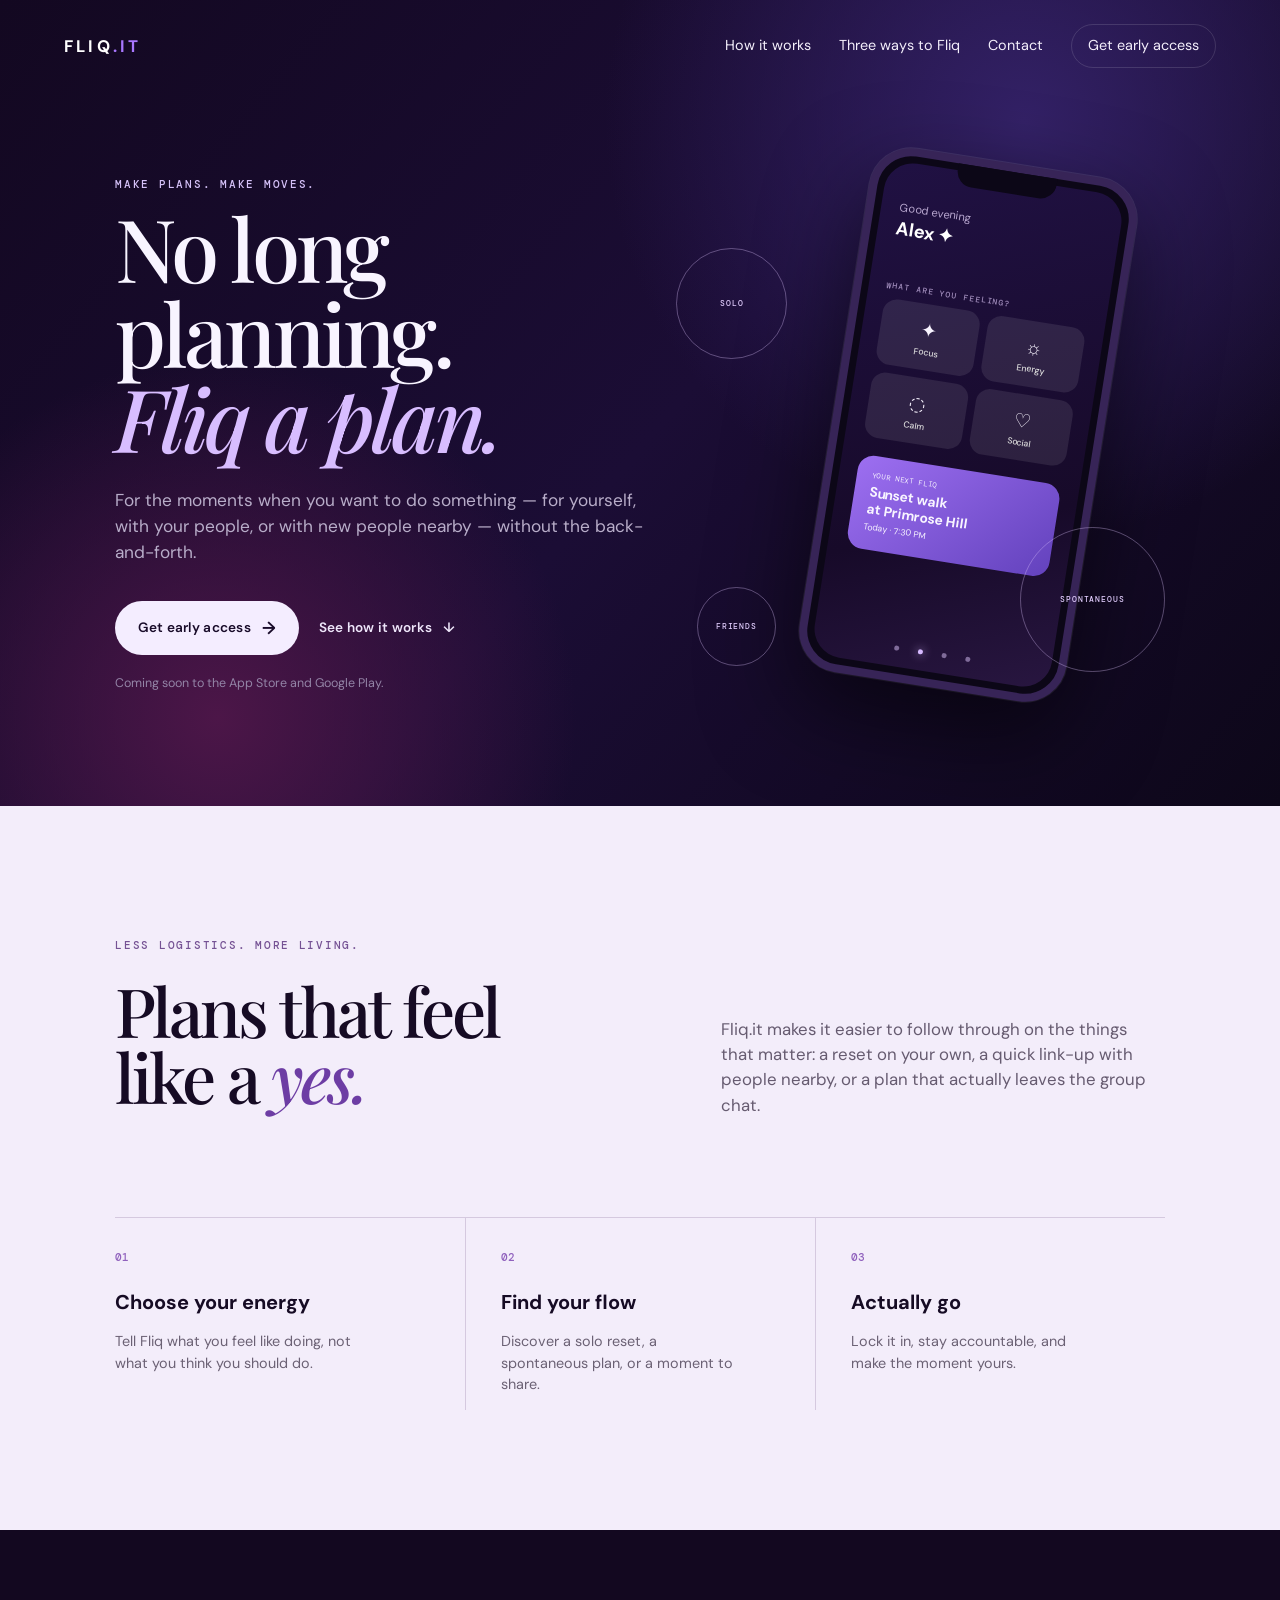
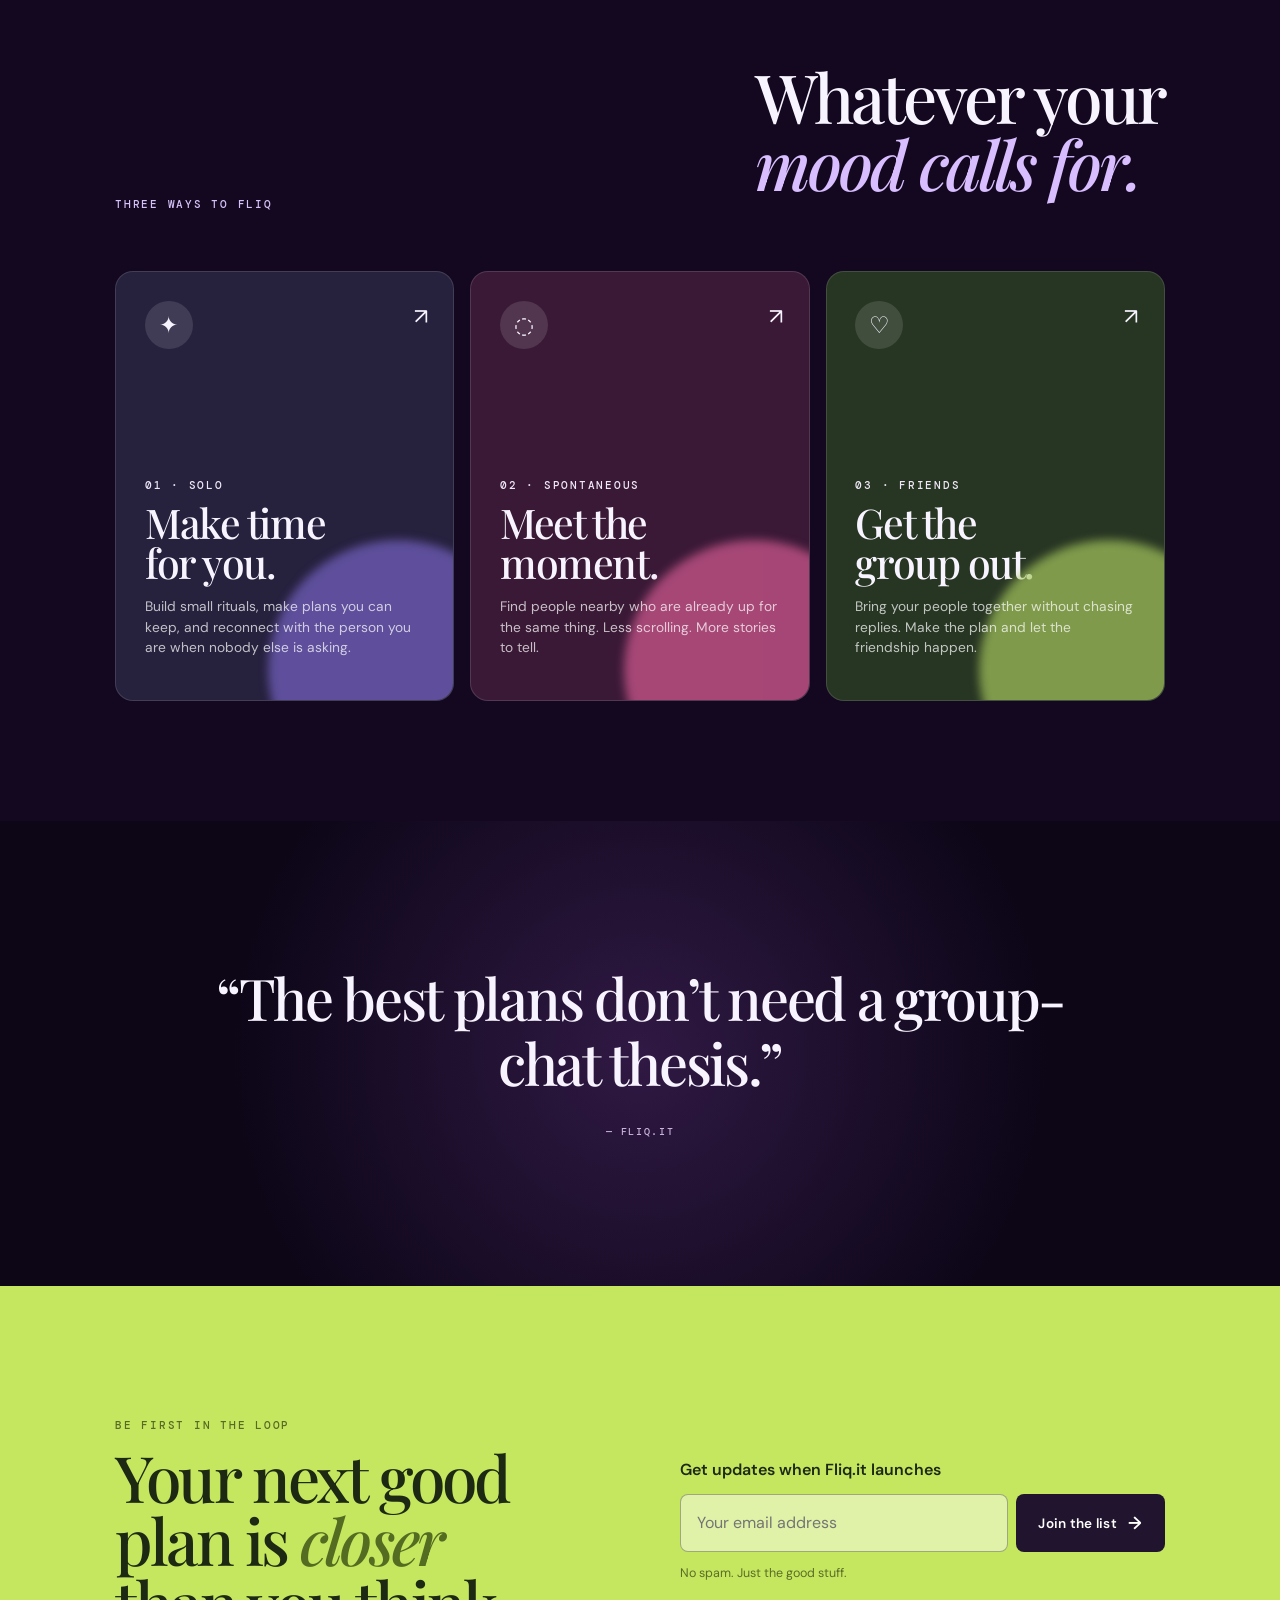
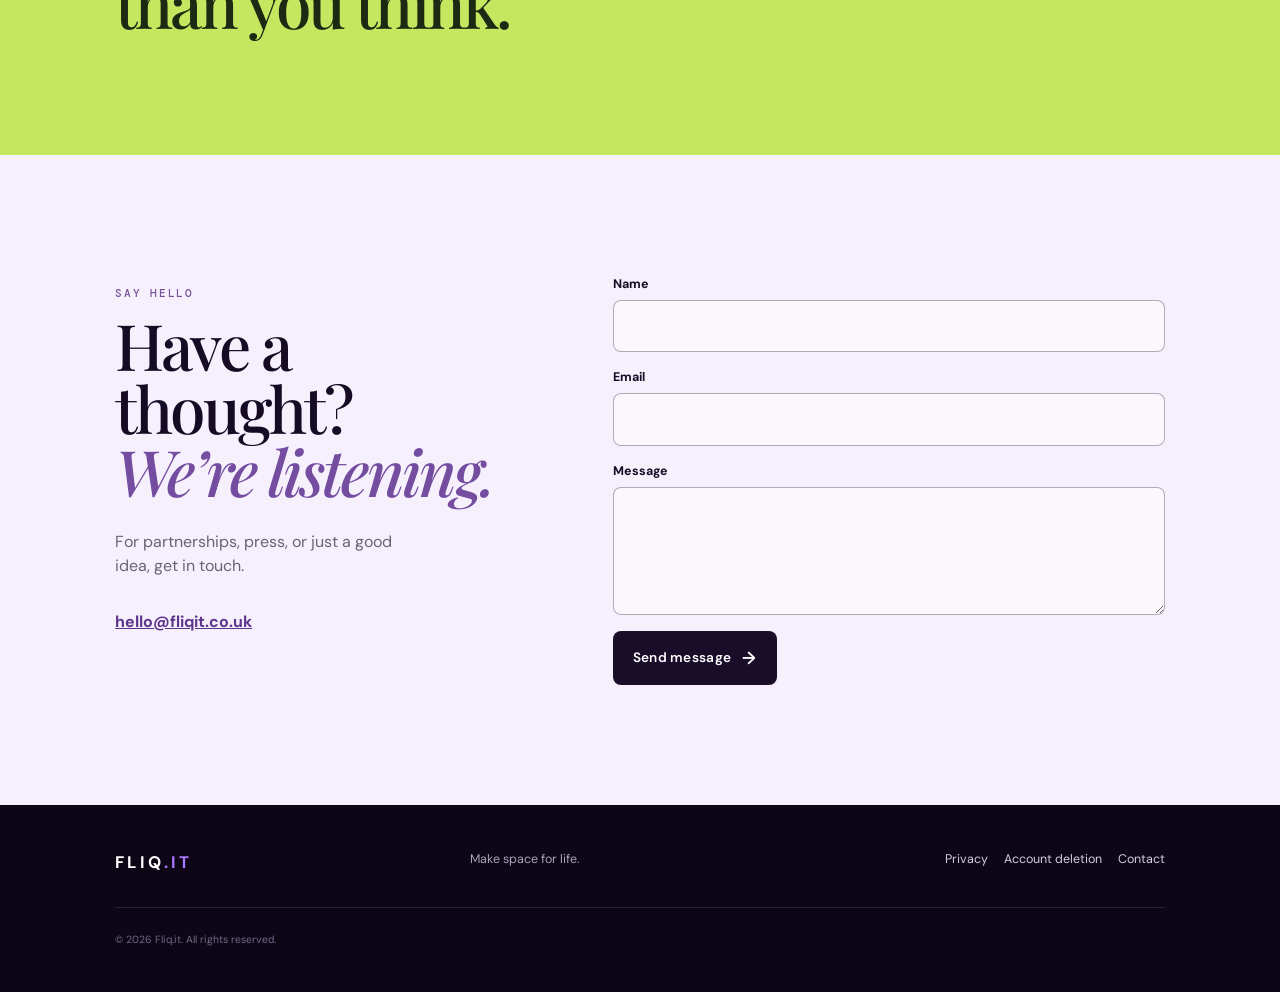
==== index.html @ 75cfccc6 "Website" ====
<!doctype html>
<html lang="en-GB">
<head>
  <meta charset="utf-8">
  <meta name="viewport" content="width=device-width, initial-scale=1">
  <meta name="description" content="Fliq.it helps you make space for yourself, meet people nearby, and make plans with friends — without the endless group chat.">
  <meta name="theme-color" content="#10002b">
  <title>Fliq.it — Fliq a plan</title>
  <link rel="stylesheet" href="styles.css">
</head>
<body>
  <a class="skip-link" href="#main">Skip to content</a>
  <header class="site-header">
    <a class="brand" href="#top" aria-label="Fliq.it home">FLIQ<span>.IT</span></a>
    <button class="menu-button" type="button" aria-expanded="false" aria-controls="site-nav">Menu</button>
    <nav id="site-nav" class="site-nav" aria-label="Main navigation">
      <a href="#how-it-works">How it works</a>
      <a href="#modes">Three ways to Fliq</a>
      <a href="#contact">Contact</a>
      <a class="nav-cta" href="#download">Get early access</a>
    </nav>
  </header>

  <main id="main">
    <section id="top" class="hero">
      <div class="hero-glow hero-glow-one"></div>
      <div class="hero-glow hero-glow-two"></div>
      <div class="hero-copy">
        <p class="eyebrow">MAKE PLANS. MAKE MOVES.</p>
        <h1>No long planning.<br><em>Fliq a plan.</em></h1>
        <p class="hero-text">For the moments when you want to do something — for yourself, with your people, or with new people nearby — without the back-and-forth.</p>
        <div class="hero-actions">
          <a class="button button-primary" href="#download">Get early access <span aria-hidden="true">→</span></a>
          <a class="button button-text" href="#how-it-works">See how it works <span aria-hidden="true">↓</span></a>
        </div>
        <p class="hero-note">Coming soon to the App Store and Google Play.</p>
      </div>
      <div class="hero-art" aria-hidden="true">
        <div class="phone-shell">
          <div class="phone-notch"></div>
          <div class="screen">
            <div class="screen-top"><span>Good evening</span><strong>Alex ✦</strong></div>
            <p class="screen-label">WHAT ARE YOU FEELING?</p>
            <div class="mood-grid"><span>✦<small>Focus</small></span><span>☼<small>Energy</small></span><span>◌<small>Calm</small></span><span>♡<small>Social</small></span></div>
            <div class="mini-card"><p>YOUR NEXT FLIQ</p><strong>Sunset walk<br>at Primrose Hill</strong><span>Today · 7:30 PM</span></div>
            <div class="screen-nav"><i></i><i class="active"></i><i></i><i></i></div>
          </div>
        </div>
        <div class="orbit orbit-one">SOLO</div>
        <div class="orbit orbit-two">SPONTANEOUS</div>
        <div class="orbit orbit-three">FRIENDS</div>
      </div>
    </section>

    <section id="how-it-works" class="intro section">
      <p class="eyebrow">LESS LOGISTICS. MORE LIVING.</p>
      <div class="split-heading">
        <h2>Plans that feel<br>like a <em>yes.</em></h2>
        <p>Fliq.it makes it easier to follow through on the things that matter: a reset on your own, a quick link-up with people nearby, or a plan that actually leaves the group chat.</p>
      </div>
      <div class="steps">
        <article><span>01</span><h3>Choose your energy</h3><p>Tell Fliq what you feel like doing, not what you think you should do.</p></article>
        <article><span>02</span><h3>Find your flow</h3><p>Discover a solo reset, a spontaneous plan, or a moment to share.</p></article>
        <article><span>03</span><h3>Actually go</h3><p>Lock it in, stay accountable, and make the moment yours.</p></article>
      </div>
    </section>

    <section id="modes" class="modes section">
      <div class="section-heading"><p class="eyebrow">THREE WAYS TO FLIQ</p><h2>Whatever your<br><em>mood calls for.</em></h2></div>
      <div class="mode-grid">
        <article class="mode-card solo"><div class="mode-icon">✦</div><p class="card-kicker">01 · SOLO</p><h3>Make time<br>for you.</h3><p>Build small rituals, make plans you can keep, and reconnect with the person you are when nobody else is asking.</p><span class="card-arrow">↗</span></article>
        <article class="mode-card spontaneous"><div class="mode-icon">◌</div><p class="card-kicker">02 · SPONTANEOUS</p><h3>Meet the<br>moment.</h3><p>Find people nearby who are already up for the same thing. Less scrolling. More stories to tell.</p><span class="card-arrow">↗</span></article>
        <article class="mode-card friends"><div class="mode-icon">♡</div><p class="card-kicker">03 · FRIENDS</p><h3>Get the<br>group out.</h3><p>Bring your people together without chasing replies. Make the plan and let the friendship happen.</p><span class="card-arrow">↗</span></article>
      </div>
    </section>

    <section class="quote-section section"><p>“The best plans don’t need a group-chat thesis.”</p><span>— FLIQ.IT</span></section>

    <section id="download" class="waitlist section">
      <div><p class="eyebrow">BE FIRST IN THE LOOP</p><h2>Your next good<br>plan is <em>closer</em><br>than you think.</h2></div>
      <form id="waitlist-form" class="waitlist-form">
        <label for="email">Get updates when Fliq.it launches</label>
        <div><input id="email" name="email" type="email" placeholder="Your email address" autocomplete="email" required><button class="button button-primary" type="submit">Join the list <span aria-hidden="true">→</span></button></div>
        <p id="form-status" class="form-status" aria-live="polite">No spam. Just the good stuff.</p>
      </form>
    </section>

    <section id="contact" class="contact section">
      <div class="contact-copy"><p class="eyebrow">SAY HELLO</p><h2>Have a thought?<br><em>We’re listening.</em></h2><p>For partnerships, press, or just a good idea, get in touch.</p><a href="mailto:hello@fliqit.co.uk">hello@fliqit.co.uk</a></div>
      <form id="contact-form" class="contact-form">
        <label>Name<input name="name" type="text" autocomplete="name" required></label>
        <label>Email<input name="contact-email" type="email" autocomplete="email" required></label>
        <label>Message<textarea name="message" rows="5" required></textarea></label>
        <button class="button button-primary" type="submit">Send message <span aria-hidden="true">→</span></button>
      </form>
    </section>
  </main>

  <footer><a class="brand" href="#top">FLIQ<span>.IT</span></a><p>Make space for life.</p><nav aria-label="Footer navigation"><a href="privacy.html">Privacy</a><a href="account-deletion.html">Account deletion</a><a href="#contact">Contact</a></nav><small>© <span id="year"></span> Fliq.it. All rights reserved.</small></footer>
  <script src="script.js"></script>
</body>
</html>
---- styles.css ----
@import url('https://fonts.googleapis.com/css2?family=DM+Mono:wght@400;500&family=DM+Sans:opsz,wght@9..40,400;9..40,500;9..40,600;9..40,700&family=Playfair+Display:ital,wght@0,500;0,600;1,500;1,600&display=swap');

.legal{max-width:900px;margin:0 auto;color:#eee7f7}.legal h1{font:500 clamp(3.3rem,6vw,5.7rem)/1 var(--serif);letter-spacing:-.05em;margin:.8rem 0}.legal h2{font:500 1.8rem/1.2 var(--serif);letter-spacing:-.03em;margin:3.2rem 0 .8rem}.legal p{max-width:720px;color:#c9bed7}.legal a{color:#d6b7ff}.legal-updated{font:500 .72rem var(--mono);letter-spacing:.07em;color:#9a89ae}

:root{--ink:#f8f4ff;--muted:#b8adc9;--deep:#0c0617;--purple:#a977ff;--pink:#ff5c9b;--lime:#c8e96a;--line:rgba(255,255,255,.13);--serif:'Playfair Display',Georgia,serif;--sans:'DM Sans',Arial,sans-serif;--mono:'DM Mono',monospace}*{box-sizing:border-box}html{scroll-behavior:smooth}body{margin:0;background:var(--deep);color:var(--ink);font-family:var(--sans);line-height:1.5}.skip-link{position:absolute;left:-999px;top:0}.skip-link:focus{left:1rem;z-index:10;background:#fff;color:#000;padding:.5rem}.site-header{position:absolute;z-index:5;left:0;right:0;top:0;display:flex;align-items:center;justify-content:space-between;padding:1.5rem 5vw}.brand{color:#fff;text-decoration:none;font-weight:700;font-size:1.05rem;letter-spacing:.19em}.brand span{color:var(--purple)}.site-nav{display:flex;align-items:center;gap:1.75rem}.site-nav a{color:#f4effb;text-decoration:none;font-size:.9rem}.nav-cta{border:1px solid var(--line);border-radius:99px;padding:.65rem 1rem}.menu-button{display:none}.hero{min-height:790px;position:relative;overflow:hidden;display:grid;grid-template-columns:1.02fr .98fr;align-items:center;padding:10rem 9vw 6rem;background:radial-gradient(circle at 80% 15%,#332166 0,transparent 34%),radial-gradient(circle at 17% 89%,#4c1648 0,transparent 28%),linear-gradient(130deg,#130821 0%,#1b0d35 52%,#0d0719 100%)}.hero-copy{position:relative;z-index:2;max-width:660px}.eyebrow,.card-kicker{font-family:var(--mono);font-size:.68rem;letter-spacing:.16em;color:#d5c1f8;font-weight:500}.hero h1,.section h2{font-family:var(--serif);font-weight:500;letter-spacing:-.045em;line-height:.98;margin:.8rem 0 1.7rem}.hero h1{font-size:clamp(3.65rem,6.8vw,6.4rem)}em{color:#d8bdff;font-weight:500}.hero-text{max-width:530px;color:var(--muted);font-size:1.08rem}.hero-actions{display:flex;align-items:center;gap:1.25rem;margin-top:2.2rem}.button{border:0;cursor:pointer;display:inline-flex;gap:.7rem;align-items:center;justify-content:center;text-decoration:none;font:600 .85rem var(--sans);letter-spacing:.02em;transition:transform .2s,background .2s}.button:hover{transform:translateY(-2px)}.button-primary{color:#180b29;background:#f4edff;border-radius:99px;padding:1rem 1.4rem}.button-primary span{font-size:1.1rem}.button-text{color:#eee6fa}.hero-note{font-size:.78rem;color:#9384a6;margin-top:1.2rem}.hero-art{height:550px;position:relative;z-index:1}.phone-shell{position:absolute;width:270px;height:530px;right:12%;top:0;border:8px solid #372457;border-radius:42px;padding:7px;background:#0c0717;box-shadow:0 35px 90px rgba(0,0,0,.55),0 0 0 1px rgba(255,255,255,.1);transform:rotate(9deg)}.phone-notch{position:absolute;z-index:2;width:100px;height:22px;border-radius:0 0 16px 16px;background:#0c0717;left:50%;transform:translateX(-50%);top:0}.screen{height:100%;border-radius:29px;padding:37px 18px 15px;background:linear-gradient(160deg,#201143,#170a29 68%,#281640);overflow:hidden}.screen-top{display:flex;flex-direction:column;font-size:.7rem;color:#b8a7cf}.screen-top strong{font-size:1.15rem;color:#fff}.screen-label{font:500 .5rem var(--mono);letter-spacing:.12em;color:#a18dbc;margin-top:38px}.mood-grid{display:grid;grid-template-columns:repeat(2,1fr);gap:8px}.mood-grid span{height:66px;border-radius:14px;background:rgba(255,255,255,.09);display:flex;flex-direction:column;justify-content:center;align-items:center;font-size:1.2rem}.mood-grid small{font:500 .55rem var(--sans);color:#ddd}.mini-card{margin-top:18px;padding:15px;border-radius:16px;background:linear-gradient(135deg,#9d6ff1,#6342bd);display:flex;flex-direction:column;gap:4px}.mini-card p{font:.45rem var(--mono);letter-spacing:.1em;margin:0}.mini-card strong{font-size:.86rem;line-height:1.2}.mini-card span{font-size:.55rem}.screen-nav{position:absolute;bottom:23px;left:0;right:0;display:flex;justify-content:center;gap:19px}.screen-nav i{width:5px;height:5px;background:#7f6b99;border-radius:50%}.screen-nav .active{background:#d6b9ff;box-shadow:0 0 10px #d6b9ff}.orbit{position:absolute;border:1px solid rgba(224,198,255,.35);border-radius:50%;display:grid;place-items:center;font:500 .52rem var(--mono);letter-spacing:.1em;color:#dfcbfb}.orbit-one{width:111px;height:111px;left:5%;top:16%;animation:float 6s ease-in-out infinite}.orbit-two{width:145px;height:145px;right:0;bottom:7%;animation:float 7s ease-in-out 1s infinite}.orbit-three{width:79px;height:79px;left:9%;bottom:8%;animation:float 5s ease-in-out .3s infinite}@keyframes float{50%{transform:translateY(-14px)}}.section{padding:7.5rem 9vw}.intro{background:#f3edfa;color:#160b24}.intro .eyebrow{color:#755294}.split-heading{display:grid;grid-template-columns:1.1fr .9fr;gap:4rem;align-items:end}.section h2{font-size:clamp(3rem,5.3vw,5.15rem)}.intro h2 em{color:#6d3da4}.split-heading p{color:#665b70;font-size:1.05rem;max-width:430px;margin-bottom:1.2rem}.steps{border-top:1px solid #d5c9df;margin-top:5rem;display:grid;grid-template-columns:repeat(3,1fr)}.steps article{padding:1.6rem 2.2rem 0 0}.steps article+article{border-left:1px solid #d5c9df;padding-left:2.2rem}.steps span{font:500 .7rem var(--mono);color:#9061bd}.steps h3{font-size:1.25rem;margin:1.2rem 0 .6rem}.steps p{color:#6b6174;font-size:.9rem;max-width:240px}.modes{background:#130820}.section-heading{display:flex;justify-content:space-between;align-items:end;margin-bottom:3rem}.mode-grid{display:grid;grid-template-columns:repeat(3,1fr);gap:1rem}.mode-card{position:relative;min-height:430px;border-radius:18px;padding:1.8rem;overflow:hidden;border:1px solid var(--line);display:flex;flex-direction:column;align-items:flex-start}.mode-card:before{content:'';position:absolute;width:260px;height:260px;border-radius:50%;filter:blur(5px);right:-75px;bottom:-100px;opacity:.7}.solo{background:#26213d}.solo:before{background:#7763c4}.spontaneous{background:#3a1936}.spontaneous:before{background:#d45b92}.friends{background:#273523}.friends:before{background:#a5c65d}.mode-icon{width:48px;height:48px;border-radius:50%;display:grid;place-items:center;font-size:1.45rem;background:rgba(255,255,255,.12)}.mode-card .card-kicker{margin-top:auto;margin-bottom:.55rem;color:#eee7f7}.mode-card h3{font:500 clamp(2rem,3.2vw,3rem)/.98 var(--serif);letter-spacing:-.035em;margin:0}.mode-card>p:not(.card-kicker){max-width:280px;font-size:.86rem;color:rgba(255,255,255,.72);z-index:1}.card-arrow{position:absolute;right:1.6rem;top:1.7rem;font-size:1.4rem}.quote-section{padding-block:9rem;text-align:center;background:radial-gradient(circle,#301944 0,transparent 60%)}.quote-section p{font:500 clamp(2.3rem,4.5vw,4.5rem)/1.12 var(--serif);letter-spacing:-.04em;max-width:850px;margin:0 auto 1.5rem}.quote-section span{font:500 .65rem var(--mono);letter-spacing:.16em;color:#c7b4db}.waitlist{display:grid;grid-template-columns:1fr 1fr;gap:5rem;align-items:center;background:#c5e760;color:#1e2913}.waitlist .eyebrow{color:#596a25}.waitlist h2{font-size:clamp(3rem,5vw,5rem);margin-bottom:0}.waitlist h2 em{color:#536c21}.waitlist-form label{font-weight:600}.waitlist-form>div{display:flex;margin-top:.8rem}.waitlist input,.contact-form input,.contact-form textarea{width:100%;font:inherit;border:1px solid rgba(22,11,36,.32);border-radius:8px;background:rgba(255,255,255,.45);padding:1rem;color:#160b24}.waitlist input:focus,.contact-form input:focus,.contact-form textarea:focus{outline:2px solid #7351a5;outline-offset:2px}.waitlist .button-primary{border-radius:8px;background:#20142e;color:#fff;white-space:nowrap;margin-left:.5rem}.form-status{font-size:.78rem;margin:.75rem 0 0;color:#5b6d27}.contact{display:grid;grid-template-columns:.85fr 1.15fr;gap:7vw;background:#f6f0fc;color:#160b24}.contact .eyebrow{color:#76519a}.contact h2{font-size:clamp(3rem,5vw,4.7rem)}.contact h2 em{color:#744ca0}.contact-copy>p:not(.eyebrow){max-width:310px;color:#6c6173}.contact-copy>a{display:inline-block;color:#5d368c;font-weight:700;margin-top:1rem}.contact-form{display:grid;gap:1rem}.contact-form label{font-size:.78rem;font-weight:700;display:grid;gap:.4rem}.contact-form textarea{resize:vertical}.contact-form .button{justify-self:start;background:#1a0d2a;color:#fff;border-radius:8px;padding:1rem 1.25rem}footer{padding:2.8rem 9vw;color:#aba0b8;display:grid;grid-template-columns:1fr 1fr 1fr;gap:1rem;align-items:start;font-size:.78rem}footer p{margin:0}footer nav{display:flex;gap:1rem;justify-content:flex-end}footer nav a{color:#d7cbe2;text-decoration:none}footer small{grid-column:1/-1;color:#756987;border-top:1px solid rgba(255,255,255,.1);padding-top:1.5rem;margin-top:1rem}@media(max-width:760px){.site-header{padding:1.2rem 6vw}.menu-button{display:block;background:transparent;color:#fff;border:1px solid var(--line);border-radius:99px;padding:.5rem .7rem;font:500 .7rem var(--mono);letter-spacing:.08em}.site-nav{display:none;position:absolute;top:4.3rem;left:5vw;right:5vw;background:#25113f;border:1px solid var(--line);border-radius:14px;padding:1rem;flex-direction:column;align-items:stretch;gap:.3rem}.site-nav.open{display:flex}.site-nav a{padding:.65rem}.hero{grid-template-columns:1fr;padding:8rem 7vw 3rem;min-height:800px}.hero h1{font-size:clamp(3.35rem,13vw,5rem)}.hero-art{height:390px;margin-top:2rem}.phone-shell{transform:rotate(7deg) scale(.72);transform-origin:top right;right:8%;top:0}.orbit-one{left:0;top:2%}.orbit-two{right:0;bottom:5%}.orbit-three{left:3%;bottom:8%}.section{padding:5.5rem 7vw}.split-heading,.waitlist,.contact{grid-template-columns:1fr;gap:2rem}.steps,.mode-grid{grid-template-columns:1fr}.steps{margin-top:3rem}.steps article{padding:1.4rem 0}.steps article+article{border-left:0;border-top:1px solid #d5c9df;padding-left:0}.section-heading{display:block}.mode-card{min-height:330px}.waitlist-form>div{display:block}.waitlist .button-primary{margin:.6rem 0 0;width:100%}footer{grid-template-columns:1fr;padding:2.5rem 7vw}footer nav{justify-content:flex-start}footer small{grid-column:auto}.hero-actions{flex-wrap:wrap}}
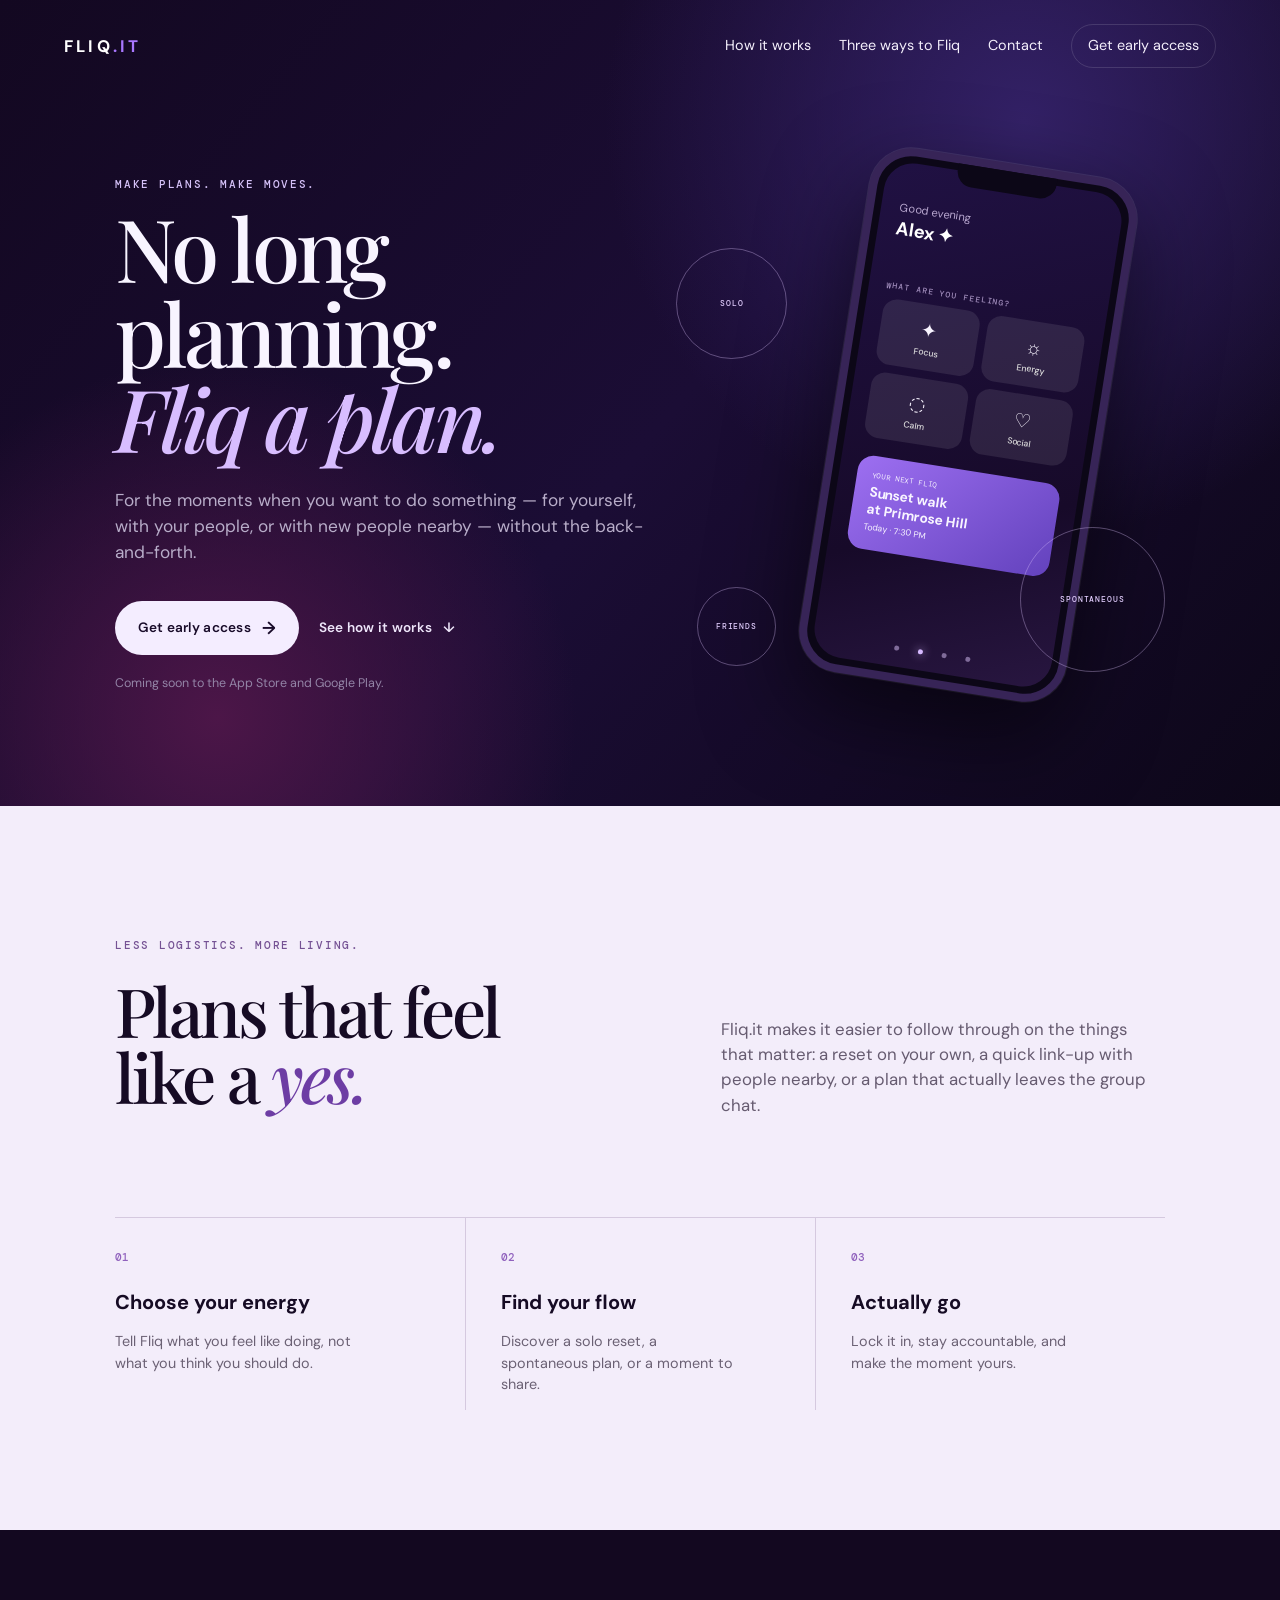
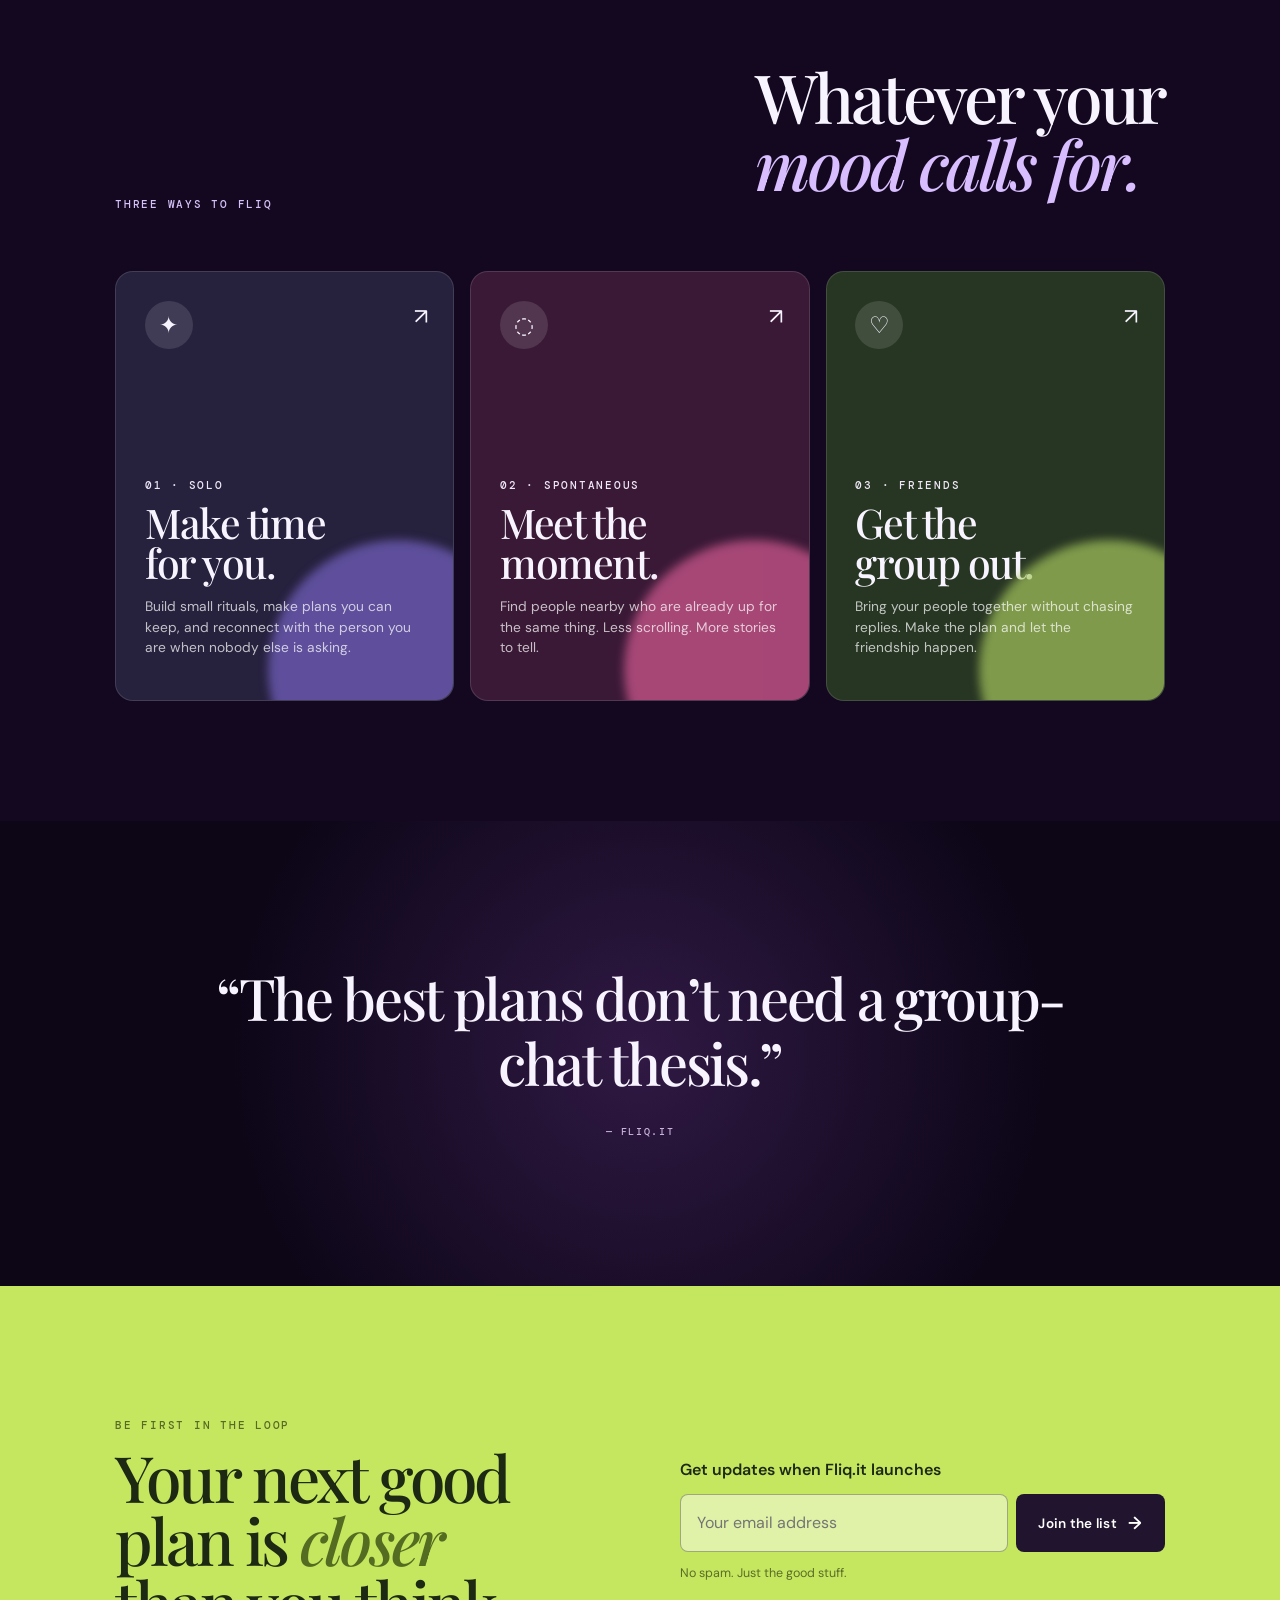
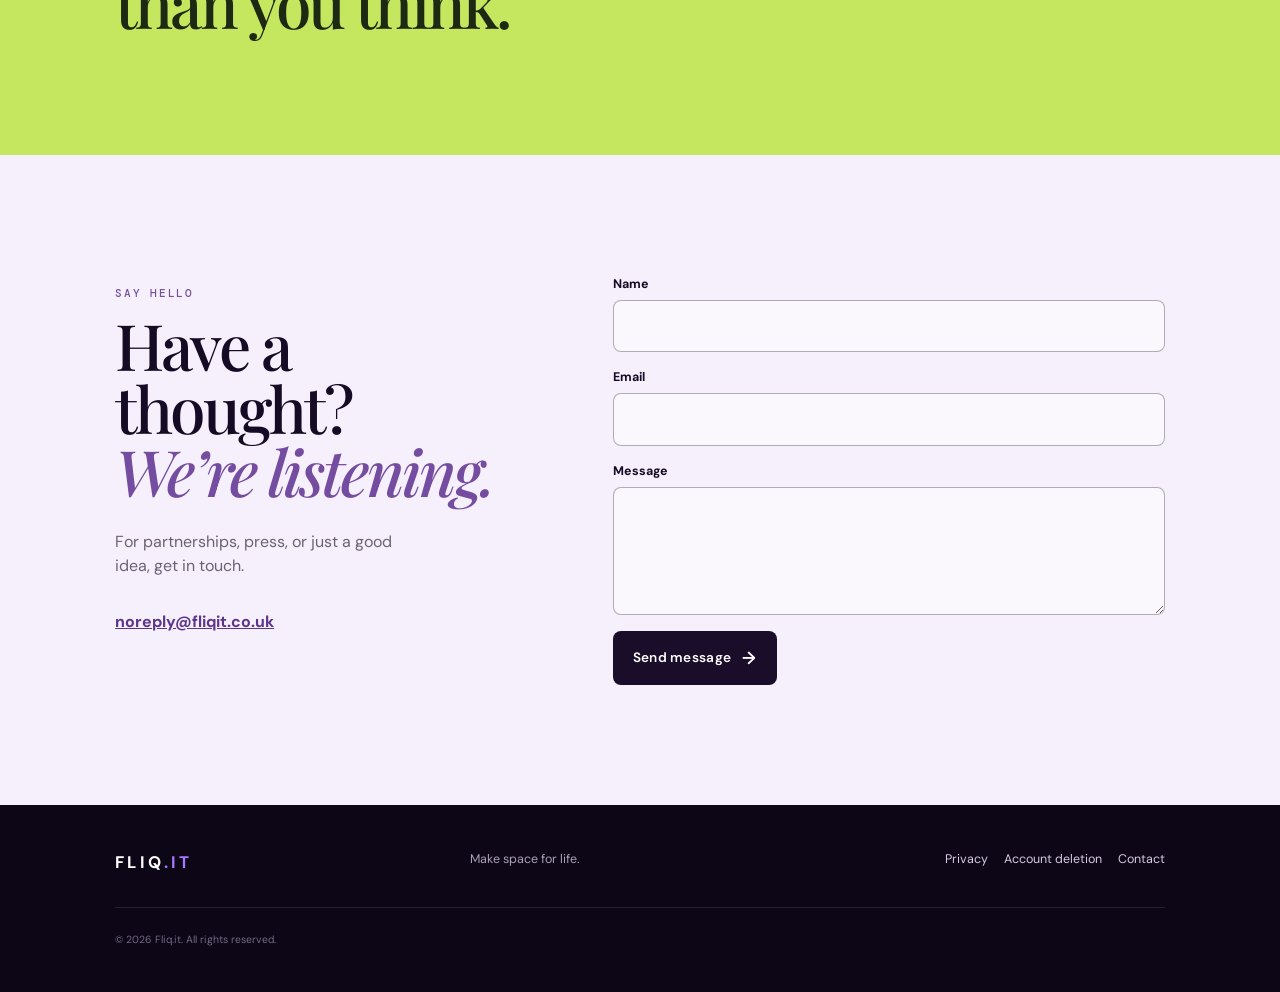
==== commit c030d822: "Update website" ====
--- a/index.html
+++ b/index.html
@@ -6,6 +6,7 @@
   <meta name="description" content="Fliq.it helps you make space for yourself, meet people nearby, and make plans with friends — without the endless group chat.">
   <meta name="theme-color" content="#10002b">
   <title>Fliq.it — Fliq a plan</title>
+  <link rel="icon" type="image/png" sizes="32x32" href="32×32-white.png">
   <link rel="stylesheet" href="styles.css">
 </head>
 <body>
@@ -86,7 +87,7 @@
     </section>
 
     <section id="contact" class="contact section">
-      <div class="contact-copy"><p class="eyebrow">SAY HELLO</p><h2>Have a thought?<br><em>We’re listening.</em></h2><p>For partnerships, press, or just a good idea, get in touch.</p><a href="mailto:hello@fliqit.co.uk">hello@fliqit.co.uk</a></div>
+      <div class="contact-copy"><p class="eyebrow">SAY HELLO</p><h2>Have a thought?<br><em>We’re listening.</em></h2><p>For partnerships, press, or just a good idea, get in touch.</p><a href="mailto:noreply@fliqit.co.uk">noreply@fliqit.co.uk</a></div>
       <form id="contact-form" class="contact-form">
         <label>Name<input name="name" type="text" autocomplete="name" required></label>
         <label>Email<input name="contact-email" type="email" autocomplete="email" required></label>
@@ -96,7 +97,7 @@
     </section>
   </main>
 
-  <footer><a class="brand" href="#top">FLIQ<span>.IT</span></a><p>Make space for life.</p><nav aria-label="Footer navigation"><a href="privacy.html">Privacy</a><a href="account-deletion.html">Account deletion</a><a href="#contact">Contact</a></nav><small>© <span id="year"></span> Fliq.it. All rights reserved.</small></footer>
+  <footer><a class="brand" href="#top">FLIQ<span>.IT</span></a><p>Make space for life.</p><nav aria-label="Footer navigation"><a href="https://app.termly.io/policy-viewer/policy.html?policyUUID=1be56505-1192-4bec-8f0f-e5f7b94464ea">Privacy</a><a href="account-deletion.html">Account deletion</a><a href="#contact">Contact</a></nav><small>© <span id="year"></span> Fliq.it. All rights reserved.</small></footer>
   <script src="script.js"></script>
 </body>
 </html>
--- a/styles.css
+++ b/styles.css
@@ -2,4 +2,7 @@
 
 .legal{max-width:900px;margin:0 auto;color:#eee7f7}.legal h1{font:500 clamp(3.3rem,6vw,5.7rem)/1 var(--serif);letter-spacing:-.05em;margin:.8rem 0}.legal h2{font:500 1.8rem/1.2 var(--serif);letter-spacing:-.03em;margin:3.2rem 0 .8rem}.legal p{max-width:720px;color:#c9bed7}.legal a{color:#d6b7ff}.legal-updated{font:500 .72rem var(--mono);letter-spacing:.07em;color:#9a89ae}
 
+/* Account deletion */
+.legal-header{position:relative;background:#130820;border-bottom:1px solid rgba(255,255,255,.07)}.legal-nav{display:flex;gap:1.5rem;align-items:center}.legal-nav a{color:#f4effb;text-decoration:none;font-size:.88rem}.deletion-page{overflow:hidden;background:radial-gradient(circle at 87% 5%,rgba(118,70,186,.22),transparent 25%),#0c0617}.deletion-hero{max-width:1180px;margin:0 auto;padding:7rem 5vw 5.4rem;display:grid;grid-template-columns:1.2fr .8fr;gap:5rem;align-items:end}.deletion-hero-copy{max-width:720px}.deletion-hero h1{font:500 clamp(3.5rem,7vw,6.65rem)/.93 var(--serif);letter-spacing:-.065em;margin:.9rem 0 1.5rem}.deletion-hero h1 em{color:#d9c2ff}.deletion-hero-copy>p:last-child{max-width:535px;color:var(--muted);font-size:1.06rem;line-height:1.65}.deletion-hero-status{min-height:270px;padding:2rem;border:1px solid rgba(218,191,255,.22);border-radius:24px;background:linear-gradient(145deg,rgba(131,77,199,.29),rgba(34,16,59,.82));box-shadow:0 25px 60px rgba(0,0,0,.2);position:relative}.status-orb{position:absolute;right:1.5rem;top:1.25rem;width:42px;height:42px;border:1px solid rgba(255,255,255,.25);border-radius:50%;display:grid;place-items:center;font-size:1.2rem;color:#e7d8ff}.status-label{font:500 .65rem var(--mono);letter-spacing:.15em;color:#dac4fb;margin:1.8rem 0 .8rem}.deletion-hero-status strong{font:500 2.25rem/.95 var(--serif);letter-spacing:-.045em}.status-divider{display:block;width:100%;height:1px;background:rgba(255,255,255,.18);margin:1.8rem 0 .8rem}.deletion-hero-status p:last-child{color:#c9b9da;font-size:.8rem;margin:0;max-width:270px}.deletion-main{max-width:1180px;margin:0 auto;padding:0 5vw 7rem;display:grid;grid-template-columns:185px minmax(0,1fr);gap:7vw}.deletion-aside{padding-top:1rem;align-self:start;position:sticky;top:1.5rem;display:grid;gap:.7rem}.deletion-aside p{margin:0 0 .5rem;font:500 .62rem var(--mono);letter-spacing:.14em;color:#8f7ca6}.deletion-aside a{font-size:.82rem;color:#b9aac9;text-decoration:none;transition:color .2s}.deletion-aside a:hover{color:#fff}.deletion-content{min-width:0}.deletion-section{padding:2rem 0 4.7rem}.deletion-section-line{border-top:1px solid rgba(255,255,255,.1)}.deletion-section h2,.shared-history h2,.deletion-help h2{font:500 clamp(2.35rem,4vw,3.7rem)/.98 var(--serif);letter-spacing:-.055em;margin:.75rem 0 1.8rem}.deletion-steps{display:grid;grid-template-columns:repeat(3,1fr);border-top:1px solid rgba(255,255,255,.15);border-bottom:1px solid rgba(255,255,255,.1)}.deletion-steps article{padding:1.6rem 1.4rem 1.7rem 0;min-height:210px}.deletion-steps article+article{border-left:1px solid rgba(255,255,255,.12);padding-left:1.4rem}.deletion-steps span{font:500 .68rem var(--mono);letter-spacing:.1em;color:#cba9fb}.deletion-steps h3,.deletion-data-grid h3{font:600 1rem var(--sans);margin:2.5rem 0 .55rem;color:#fff}.deletion-steps p,.deletion-data-grid p,.deletion-lead,.shared-history>div:last-child>p:last-child,.deletion-help>p:not(.eyebrow){color:#bcaeca;line-height:1.6;font-size:.9rem}.deletion-lead{max-width:540px;margin-bottom:1.7rem}.deletion-data-grid{display:grid;grid-template-columns:repeat(3,1fr);gap:1rem}.deletion-data-grid>div{padding:1.4rem;border:1px solid rgba(255,255,255,.1);border-radius:16px;background:rgba(255,255,255,.025)}.deletion-data-grid>div>span{display:grid;place-items:center;width:31px;height:31px;border-radius:50%;background:rgba(177,126,244,.16);color:#dec5ff;font-size:.9rem}.deletion-data-grid h3{margin:1.45rem 0 .5rem}.deletion-data-grid p{margin:0;font-size:.8rem}.shared-history{display:grid;grid-template-columns:74px 1fr;gap:1.5rem;padding:2.4rem;margin:0 0 4.7rem;border-radius:20px;background:linear-gradient(135deg,#27203d,#191128);border:1px solid rgba(205,172,255,.18)}.shared-history-mark{width:58px;height:58px;border-radius:50%;display:grid;place-items:center;font-size:1.55rem;color:#d8bdff;background:rgba(177,126,244,.15)}.shared-history h2{font-size:clamp(2rem,3.2vw,3rem);margin:.6rem 0 1.15rem}.shared-history>div:last-child>p:last-child{max-width:625px;margin:0}.deletion-help{padding:3.7rem 0 0;border-top:1px solid rgba(255,255,255,.1)}.deletion-help>p:not(.eyebrow){max-width:510px;margin-bottom:1.5rem}.deletion-email{display:inline-flex;align-items:center;gap:.8rem;color:#171020;background:#e8dcfa;border-radius:99px;padding:.85rem 1.15rem;text-decoration:none;font-weight:700;font-size:.88rem}.deletion-email span{font-size:1.2rem}.deletion-email:hover{background:#fff}
+
 :root{--ink:#f8f4ff;--muted:#b8adc9;--deep:#0c0617;--purple:#a977ff;--pink:#ff5c9b;--lime:#c8e96a;--line:rgba(255,255,255,.13);--serif:'Playfair Display',Georgia,serif;--sans:'DM Sans',Arial,sans-serif;--mono:'DM Mono',monospace}*{box-sizing:border-box}html{scroll-behavior:smooth}body{margin:0;background:var(--deep);color:var(--ink);font-family:var(--sans);line-height:1.5}.skip-link{position:absolute;left:-999px;top:0}.skip-link:focus{left:1rem;z-index:10;background:#fff;color:#000;padding:.5rem}.site-header{position:absolute;z-index:5;left:0;right:0;top:0;display:flex;align-items:center;justify-content:space-between;padding:1.5rem 5vw}.brand{color:#fff;text-decoration:none;font-weight:700;font-size:1.05rem;letter-spacing:.19em}.brand span{color:var(--purple)}.site-nav{display:flex;align-items:center;gap:1.75rem}.site-nav a{color:#f4effb;text-decoration:none;font-size:.9rem}.nav-cta{border:1px solid var(--line);border-radius:99px;padding:.65rem 1rem}.menu-button{display:none}.hero{min-height:790px;position:relative;overflow:hidden;display:grid;grid-template-columns:1.02fr .98fr;align-items:center;padding:10rem 9vw 6rem;background:radial-gradient(circle at 80% 15%,#332166 0,transparent 34%),radial-gradient(circle at 17% 89%,#4c1648 0,transparent 28%),linear-gradient(130deg,#130821 0%,#1b0d35 52%,#0d0719 100%)}.hero-copy{position:relative;z-index:2;max-width:660px}.eyebrow,.card-kicker{font-family:var(--mono);font-size:.68rem;letter-spacing:.16em;color:#d5c1f8;font-weight:500}.hero h1,.section h2{font-family:var(--serif);font-weight:500;letter-spacing:-.045em;line-height:.98;margin:.8rem 0 1.7rem}.hero h1{font-size:clamp(3.65rem,6.8vw,6.4rem)}em{color:#d8bdff;font-weight:500}.hero-text{max-width:530px;color:var(--muted);font-size:1.08rem}.hero-actions{display:flex;align-items:center;gap:1.25rem;margin-top:2.2rem}.button{border:0;cursor:pointer;display:inline-flex;gap:.7rem;align-items:center;justify-content:center;text-decoration:none;font:600 .85rem var(--sans);letter-spacing:.02em;transition:transform .2s,background .2s}.button:hover{transform:translateY(-2px)}.button-primary{color:#180b29;background:#f4edff;border-radius:99px;padding:1rem 1.4rem}.button-primary span{font-size:1.1rem}.button-text{color:#eee6fa}.hero-note{font-size:.78rem;color:#9384a6;margin-top:1.2rem}.hero-art{height:550px;position:relative;z-index:1}.phone-shell{position:absolute;width:270px;height:530px;right:12%;top:0;border:8px solid #372457;border-radius:42px;padding:7px;background:#0c0717;box-shadow:0 35px 90px rgba(0,0,0,.55),0 0 0 1px rgba(255,255,255,.1);transform:rotate(9deg)}.phone-notch{position:absolute;z-index:2;width:100px;height:22px;border-radius:0 0 16px 16px;background:#0c0717;left:50%;transform:translateX(-50%);top:0}.screen{height:100%;border-radius:29px;padding:37px 18px 15px;background:linear-gradient(160deg,#201143,#170a29 68%,#281640);overflow:hidden}.screen-top{display:flex;flex-direction:column;font-size:.7rem;color:#b8a7cf}.screen-top strong{font-size:1.15rem;color:#fff}.screen-label{font:500 .5rem var(--mono);letter-spacing:.12em;color:#a18dbc;margin-top:38px}.mood-grid{display:grid;grid-template-columns:repeat(2,1fr);gap:8px}.mood-grid span{height:66px;border-radius:14px;background:rgba(255,255,255,.09);display:flex;flex-direction:column;justify-content:center;align-items:center;font-size:1.2rem}.mood-grid small{font:500 .55rem var(--sans);color:#ddd}.mini-card{margin-top:18px;padding:15px;border-radius:16px;background:linear-gradient(135deg,#9d6ff1,#6342bd);display:flex;flex-direction:column;gap:4px}.mini-card p{font:.45rem var(--mono);letter-spacing:.1em;margin:0}.mini-card strong{font-size:.86rem;line-height:1.2}.mini-card span{font-size:.55rem}.screen-nav{position:absolute;bottom:23px;left:0;right:0;display:flex;justify-content:center;gap:19px}.screen-nav i{width:5px;height:5px;background:#7f6b99;border-radius:50%}.screen-nav .active{background:#d6b9ff;box-shadow:0 0 10px #d6b9ff}.orbit{position:absolute;border:1px solid rgba(224,198,255,.35);border-radius:50%;display:grid;place-items:center;font:500 .52rem var(--mono);letter-spacing:.1em;color:#dfcbfb}.orbit-one{width:111px;height:111px;left:5%;top:16%;animation:float 6s ease-in-out infinite}.orbit-two{width:145px;height:145px;right:0;bottom:7%;animation:float 7s ease-in-out 1s infinite}.orbit-three{width:79px;height:79px;left:9%;bottom:8%;animation:float 5s ease-in-out .3s infinite}@keyframes float{50%{transform:translateY(-14px)}}.section{padding:7.5rem 9vw}.intro{background:#f3edfa;color:#160b24}.intro .eyebrow{color:#755294}.split-heading{display:grid;grid-template-columns:1.1fr .9fr;gap:4rem;align-items:end}.section h2{font-size:clamp(3rem,5.3vw,5.15rem)}.intro h2 em{color:#6d3da4}.split-heading p{color:#665b70;font-size:1.05rem;max-width:430px;margin-bottom:1.2rem}.steps{border-top:1px solid #d5c9df;margin-top:5rem;display:grid;grid-template-columns:repeat(3,1fr)}.steps article{padding:1.6rem 2.2rem 0 0}.steps article+article{border-left:1px solid #d5c9df;padding-left:2.2rem}.steps span{font:500 .7rem var(--mono);color:#9061bd}.steps h3{font-size:1.25rem;margin:1.2rem 0 .6rem}.steps p{color:#6b6174;font-size:.9rem;max-width:240px}.modes{background:#130820}.section-heading{display:flex;justify-content:space-between;align-items:end;margin-bottom:3rem}.mode-grid{display:grid;grid-template-columns:repeat(3,1fr);gap:1rem}.mode-card{position:relative;min-height:430px;border-radius:18px;padding:1.8rem;overflow:hidden;border:1px solid var(--line);display:flex;flex-direction:column;align-items:flex-start}.mode-card:before{content:'';position:absolute;width:260px;height:260px;border-radius:50%;filter:blur(5px);right:-75px;bottom:-100px;opacity:.7}.solo{background:#26213d}.solo:before{background:#7763c4}.spontaneous{background:#3a1936}.spontaneous:before{background:#d45b92}.friends{background:#273523}.friends:before{background:#a5c65d}.mode-icon{width:48px;height:48px;border-radius:50%;display:grid;place-items:center;font-size:1.45rem;background:rgba(255,255,255,.12)}.mode-card .card-kicker{margin-top:auto;margin-bottom:.55rem;color:#eee7f7}.mode-card h3{font:500 clamp(2rem,3.2vw,3rem)/.98 var(--serif);letter-spacing:-.035em;margin:0}.mode-card>p:not(.card-kicker){max-width:280px;font-size:.86rem;color:rgba(255,255,255,.72);z-index:1}.card-arrow{position:absolute;right:1.6rem;top:1.7rem;font-size:1.4rem}.quote-section{padding-block:9rem;text-align:center;background:radial-gradient(circle,#301944 0,transparent 60%)}.quote-section p{font:500 clamp(2.3rem,4.5vw,4.5rem)/1.12 var(--serif);letter-spacing:-.04em;max-width:850px;margin:0 auto 1.5rem}.quote-section span{font:500 .65rem var(--mono);letter-spacing:.16em;color:#c7b4db}.waitlist{display:grid;grid-template-columns:1fr 1fr;gap:5rem;align-items:center;background:#c5e760;color:#1e2913}.waitlist .eyebrow{color:#596a25}.waitlist h2{font-size:clamp(3rem,5vw,5rem);margin-bottom:0}.waitlist h2 em{color:#536c21}.waitlist-form label{font-weight:600}.waitlist-form>div{display:flex;margin-top:.8rem}.waitlist input,.contact-form input,.contact-form textarea{width:100%;font:inherit;border:1px solid rgba(22,11,36,.32);border-radius:8px;background:rgba(255,255,255,.45);padding:1rem;color:#160b24}.waitlist input:focus,.contact-form input:focus,.contact-form textarea:focus{outline:2px solid #7351a5;outline-offset:2px}.waitlist .button-primary{border-radius:8px;background:#20142e;color:#fff;white-space:nowrap;margin-left:.5rem}.form-status{font-size:.78rem;margin:.75rem 0 0;color:#5b6d27}.contact{display:grid;grid-template-columns:.85fr 1.15fr;gap:7vw;background:#f6f0fc;color:#160b24}.contact .eyebrow{color:#76519a}.contact h2{font-size:clamp(3rem,5vw,4.7rem)}.contact h2 em{color:#744ca0}.contact-copy>p:not(.eyebrow){max-width:310px;color:#6c6173}.contact-copy>a{display:inline-block;color:#5d368c;font-weight:700;margin-top:1rem}.contact-form{display:grid;gap:1rem}.contact-form label{font-size:.78rem;font-weight:700;display:grid;gap:.4rem}.contact-form textarea{resize:vertical}.contact-form .button{justify-self:start;background:#1a0d2a;color:#fff;border-radius:8px;padding:1rem 1.25rem}footer{padding:2.8rem 9vw;color:#aba0b8;display:grid;grid-template-columns:1fr 1fr 1fr;gap:1rem;align-items:start;font-size:.78rem}footer p{margin:0}footer nav{display:flex;gap:1rem;justify-content:flex-end}footer nav a{color:#d7cbe2;text-decoration:none}footer small{grid-column:1/-1;color:#756987;border-top:1px solid rgba(255,255,255,.1);padding-top:1.5rem;margin-top:1rem}@media(max-width:760px){.site-header{padding:1.2rem 6vw}.menu-button{display:block;background:transparent;color:#fff;border:1px solid var(--line);border-radius:99px;padding:.5rem .7rem;font:500 .7rem var(--mono);letter-spacing:.08em}.site-nav{display:none;position:absolute;top:4.3rem;left:5vw;right:5vw;background:#25113f;border:1px solid var(--line);border-radius:14px;padding:1rem;flex-direction:column;align-items:stretch;gap:.3rem}.site-nav.open{display:flex}.site-nav a{padding:.65rem}.hero{grid-template-columns:1fr;padding:8rem 7vw 3rem;min-height:800px}.hero h1{font-size:clamp(3.35rem,13vw,5rem)}.hero-art{height:390px;margin-top:2rem}.phone-shell{transform:rotate(7deg) scale(.72);transform-origin:top right;right:8%;top:0}.orbit-one{left:0;top:2%}.orbit-two{right:0;bottom:5%}.orbit-three{left:3%;bottom:8%}.section{padding:5.5rem 7vw}.split-heading,.waitlist,.contact{grid-template-columns:1fr;gap:2rem}.steps,.mode-grid{grid-template-columns:1fr}.steps{margin-top:3rem}.steps article{padding:1.4rem 0}.steps article+article{border-left:0;border-top:1px solid #d5c9df;padding-left:0}.section-heading{display:block}.mode-card{min-height:330px}.waitlist-form>div{display:block}.waitlist .button-primary{margin:.6rem 0 0;width:100%}footer{grid-template-columns:1fr;padding:2.5rem 7vw}footer nav{justify-content:flex-start}footer small{grid-column:auto}.hero-actions{flex-wrap:wrap}}
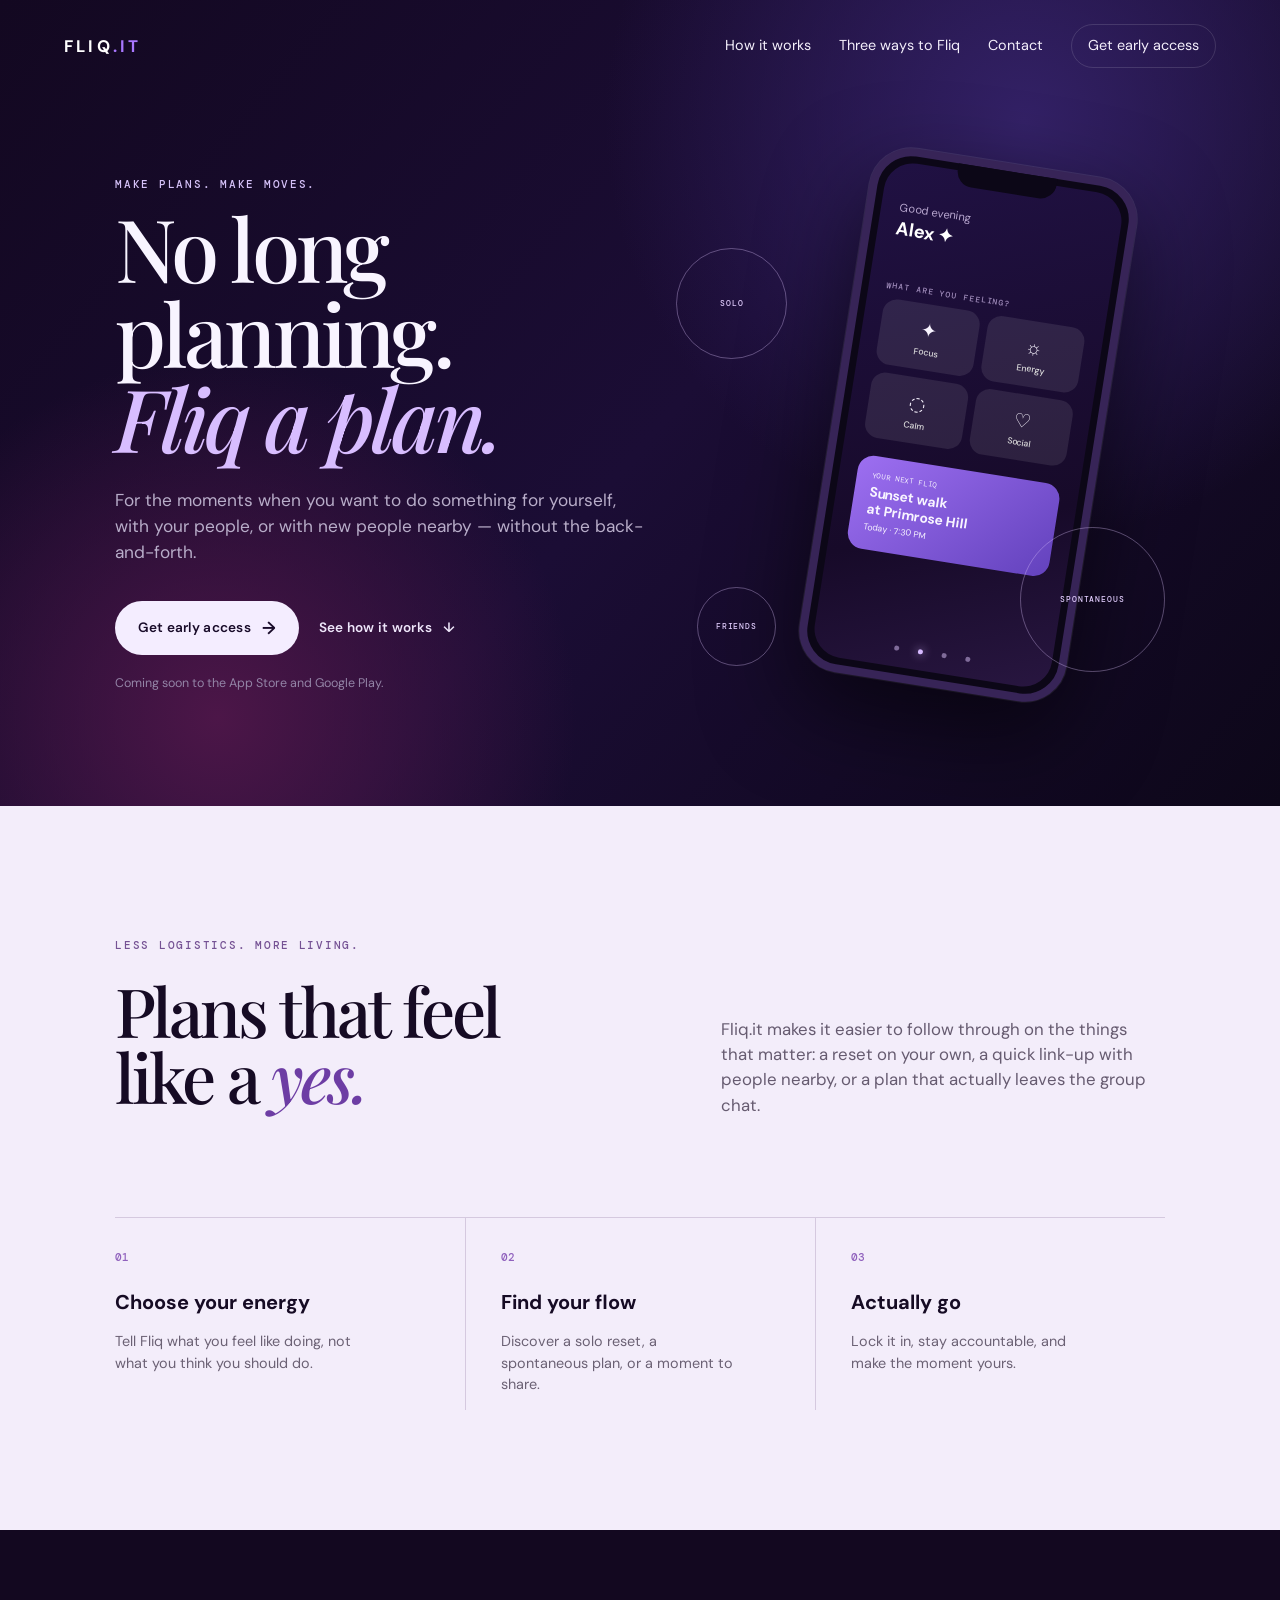
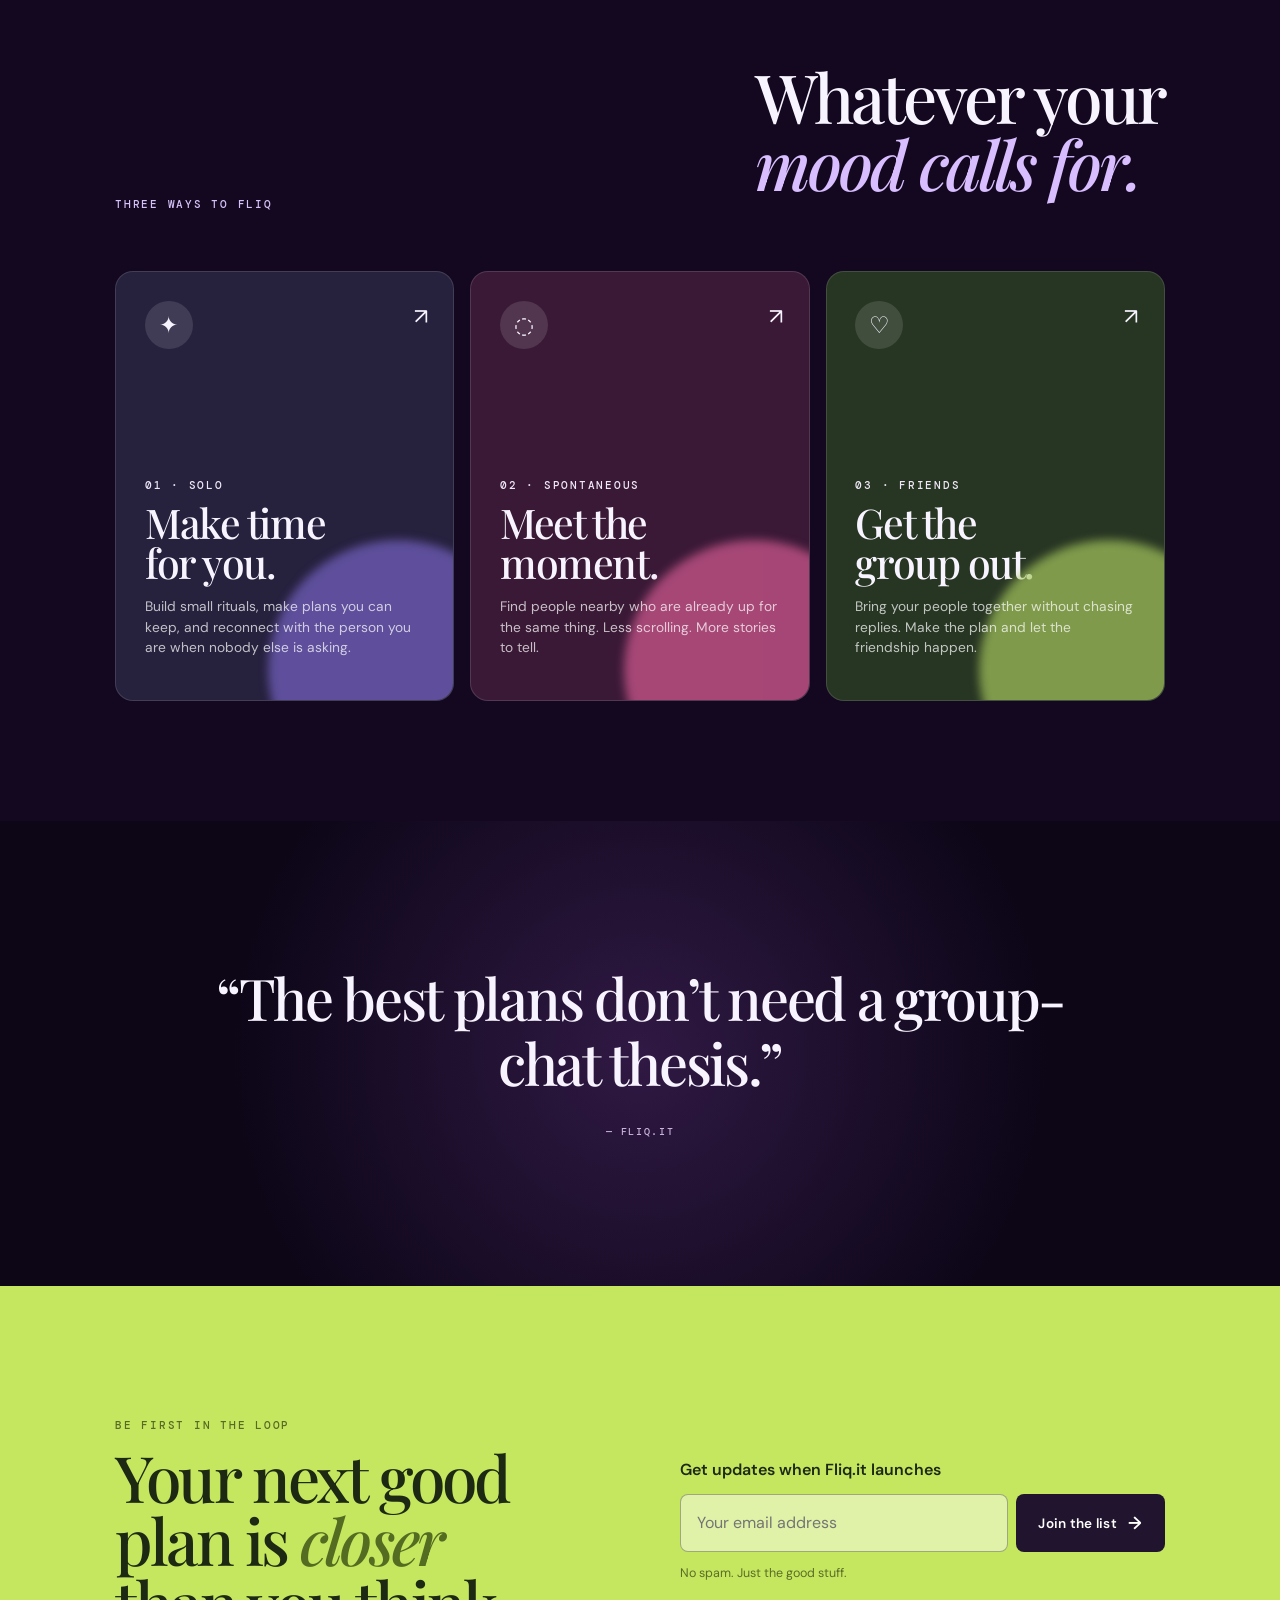
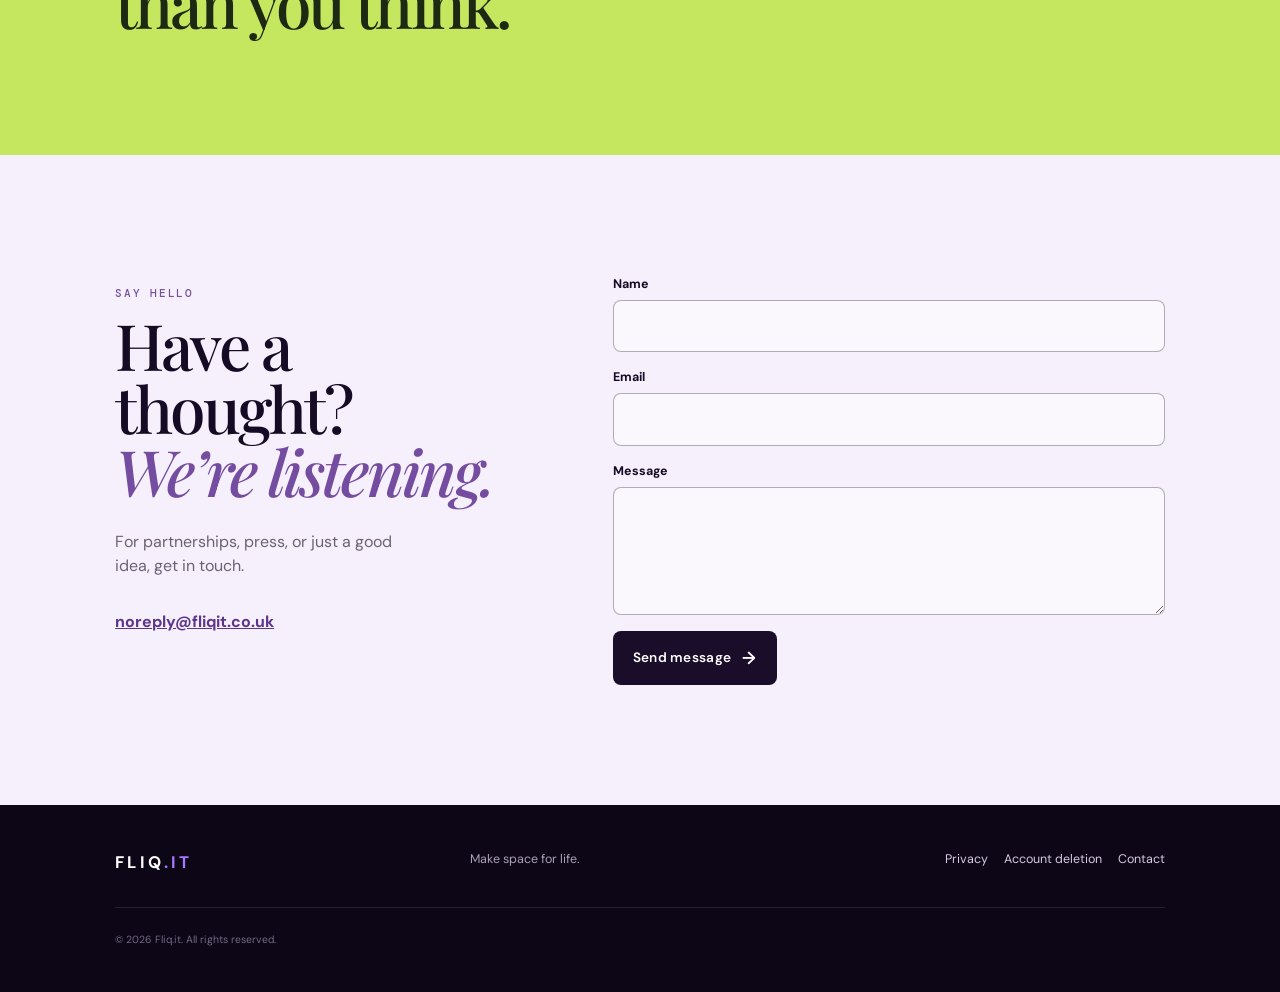
==== commit 535b788f: "Update website" ====
--- a/index.html
+++ b/index.html
@@ -29,7 +29,7 @@
       <div class="hero-copy">
         <p class="eyebrow">MAKE PLANS. MAKE MOVES.</p>
         <h1>No long planning.<br><em>Fliq a plan.</em></h1>
-        <p class="hero-text">For the moments when you want to do something — for yourself, with your people, or with new people nearby — without the back-and-forth.</p>
+        <p class="hero-text">For the moments when you want to do something for yourself, with your people, or with new people nearby — without the back-and-forth.</p>
         <div class="hero-actions">
           <a class="button button-primary" href="#download">Get early access <span aria-hidden="true">→</span></a>
           <a class="button button-text" href="#how-it-works">See how it works <span aria-hidden="true">↓</span></a>
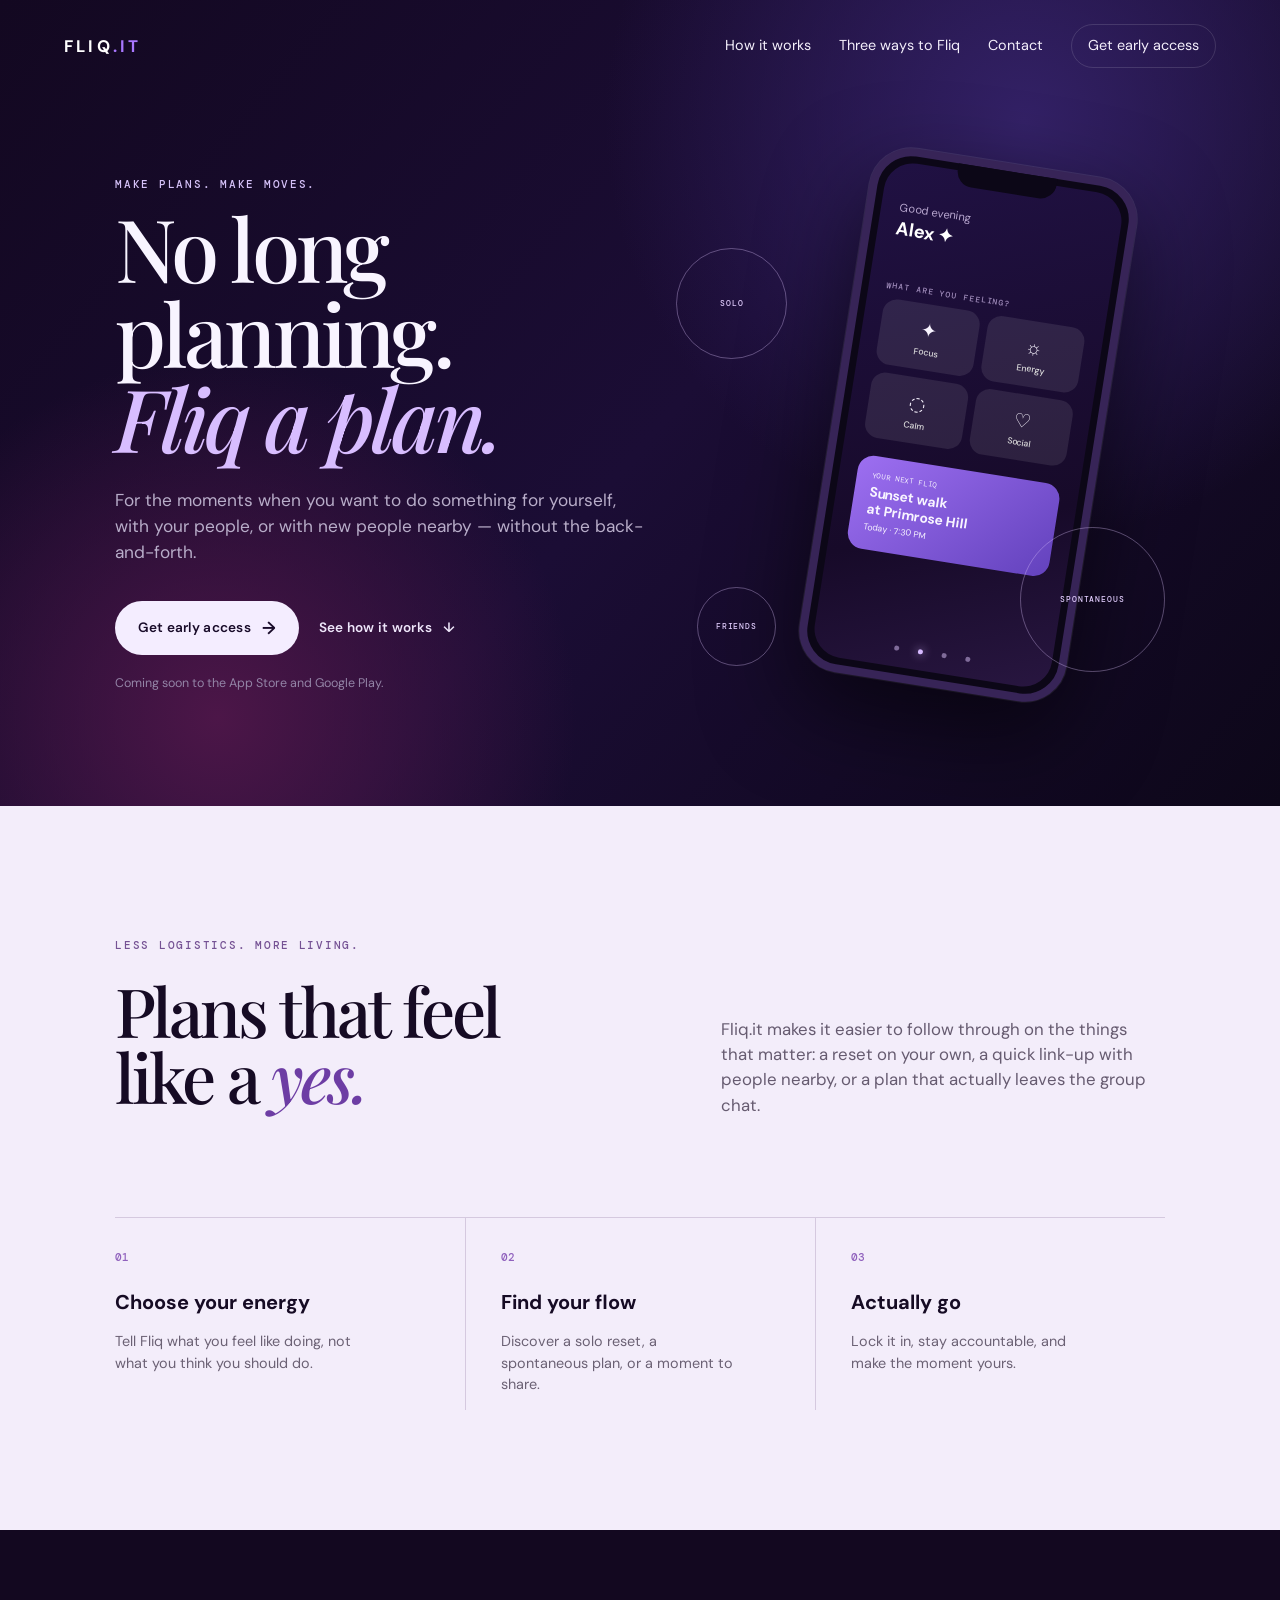
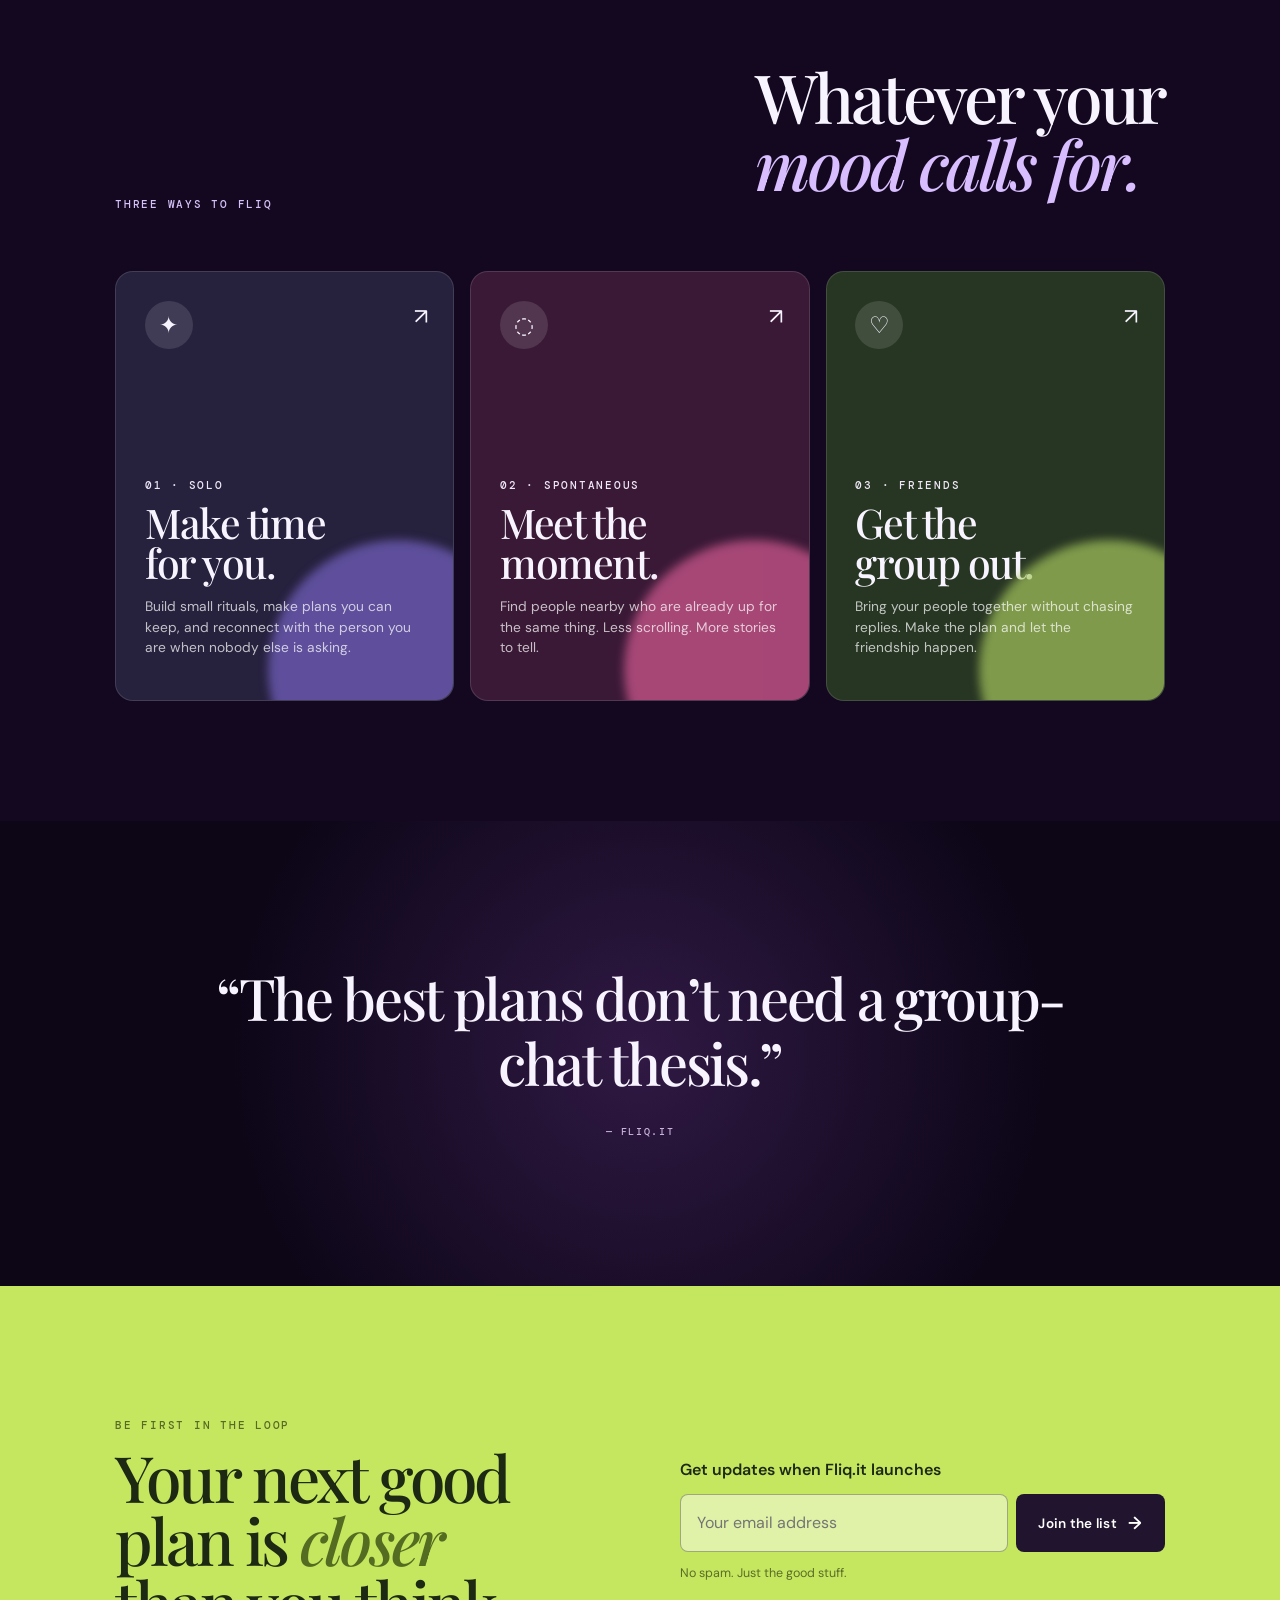
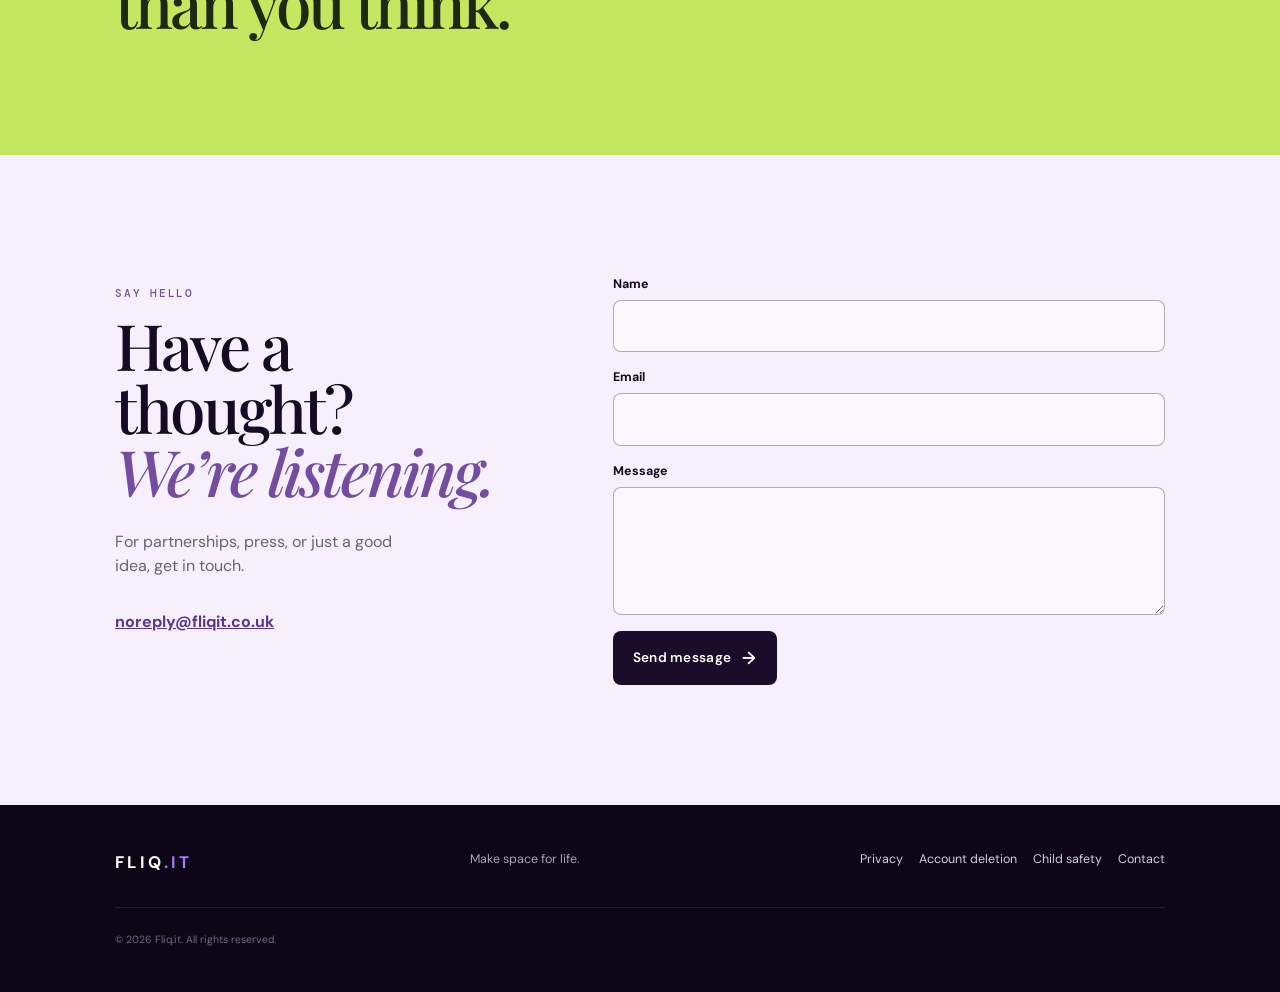
==== commit 1259bcf4: "Add child safety link to website" ====
--- a/index.html
+++ b/index.html
@@ -97,7 +97,7 @@
     </section>
   </main>
 
-  <footer><a class="brand" href="#top">FLIQ<span>.IT</span></a><p>Make space for life.</p><nav aria-label="Footer navigation"><a href="https://app.termly.io/policy-viewer/policy.html?policyUUID=1be56505-1192-4bec-8f0f-e5f7b94464ea">Privacy</a><a href="account-deletion.html">Account deletion</a><a href="#contact">Contact</a></nav><small>© <span id="year"></span> Fliq.it. All rights reserved.</small></footer>
+  <footer><a class="brand" href="#top">FLIQ<span>.IT</span></a><p>Make space for life.</p><nav aria-label="Footer navigation"><a href="https://app.termly.io/policy-viewer/policy.html?policyUUID=1be56505-1192-4bec-8f0f-e5f7b94464ea">Privacy</a><a href="account-deletion.html">Account deletion</a><a href="child-safety.html">Child safety</a><a href="#contact">Contact</a></nav><small>© <span id="year"></span> Fliq.it. All rights reserved.</small></footer>
   <script src="script.js"></script>
 </body>
 </html>
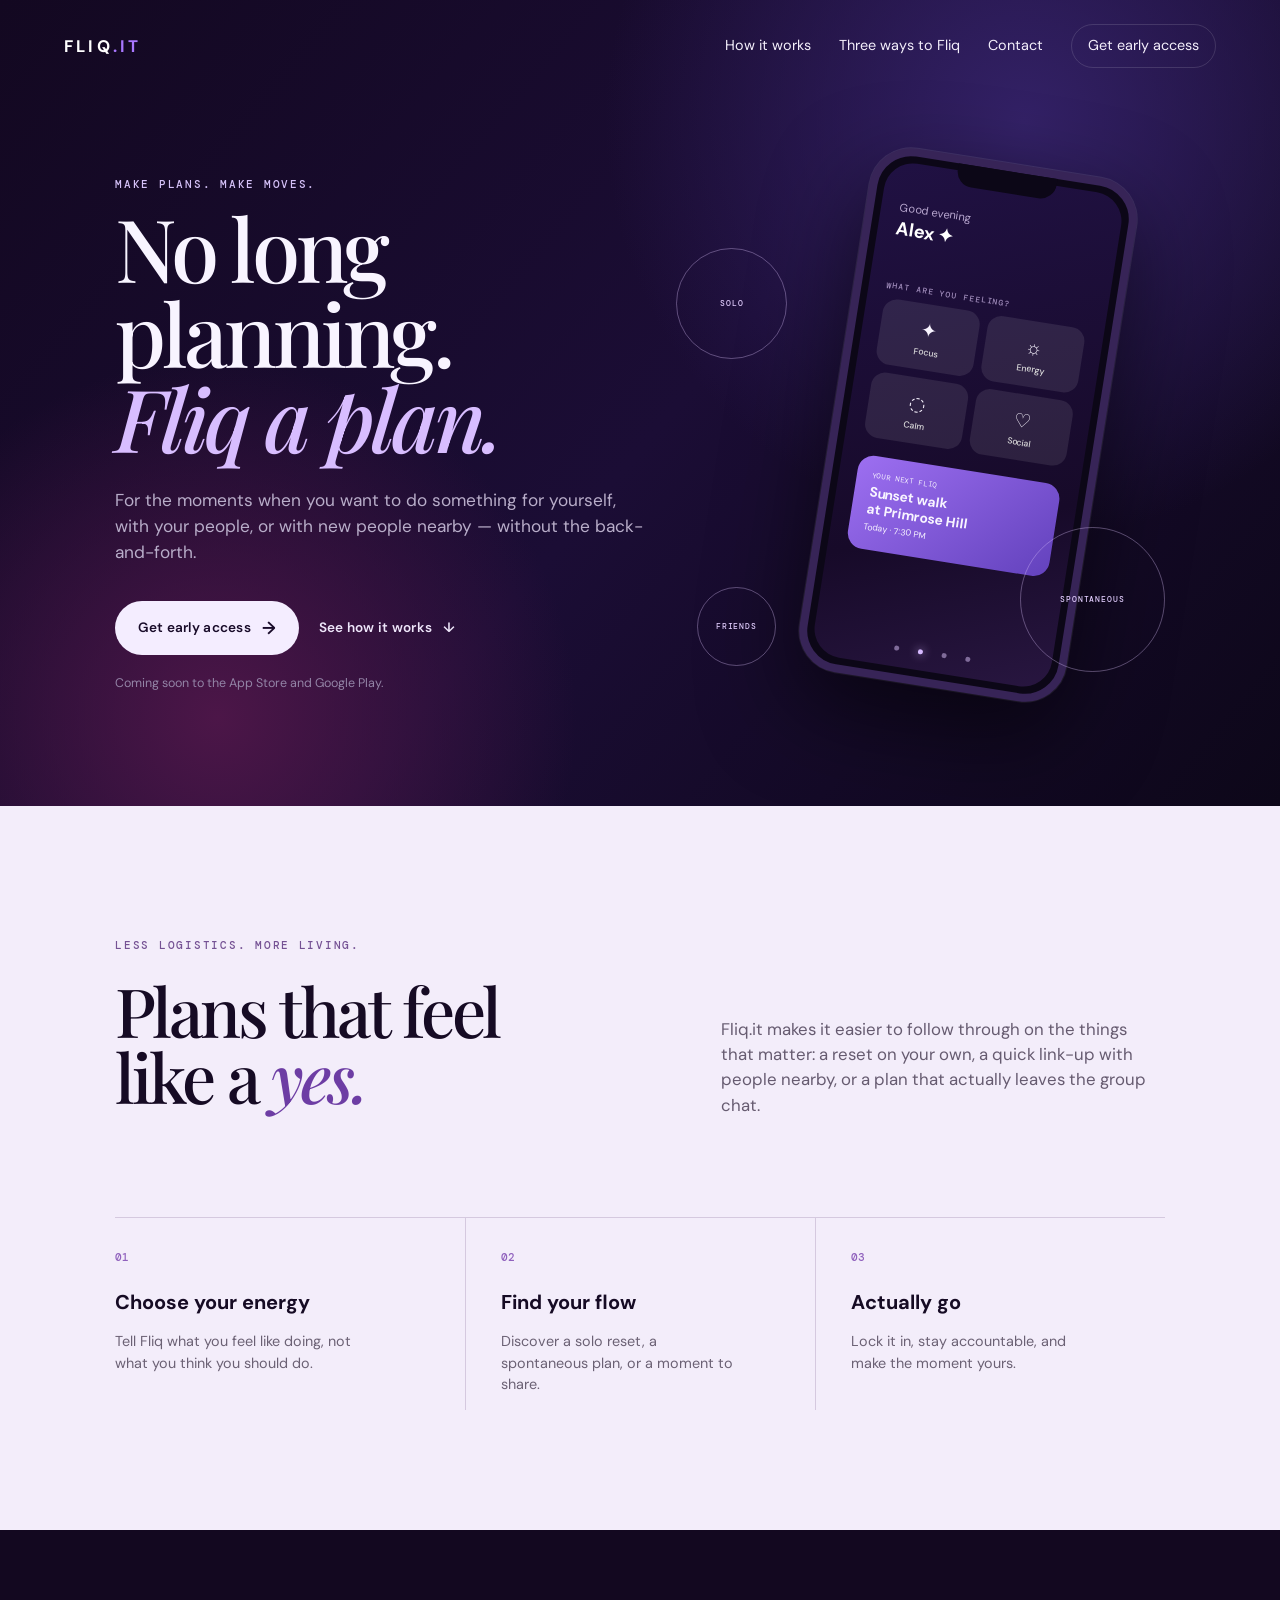
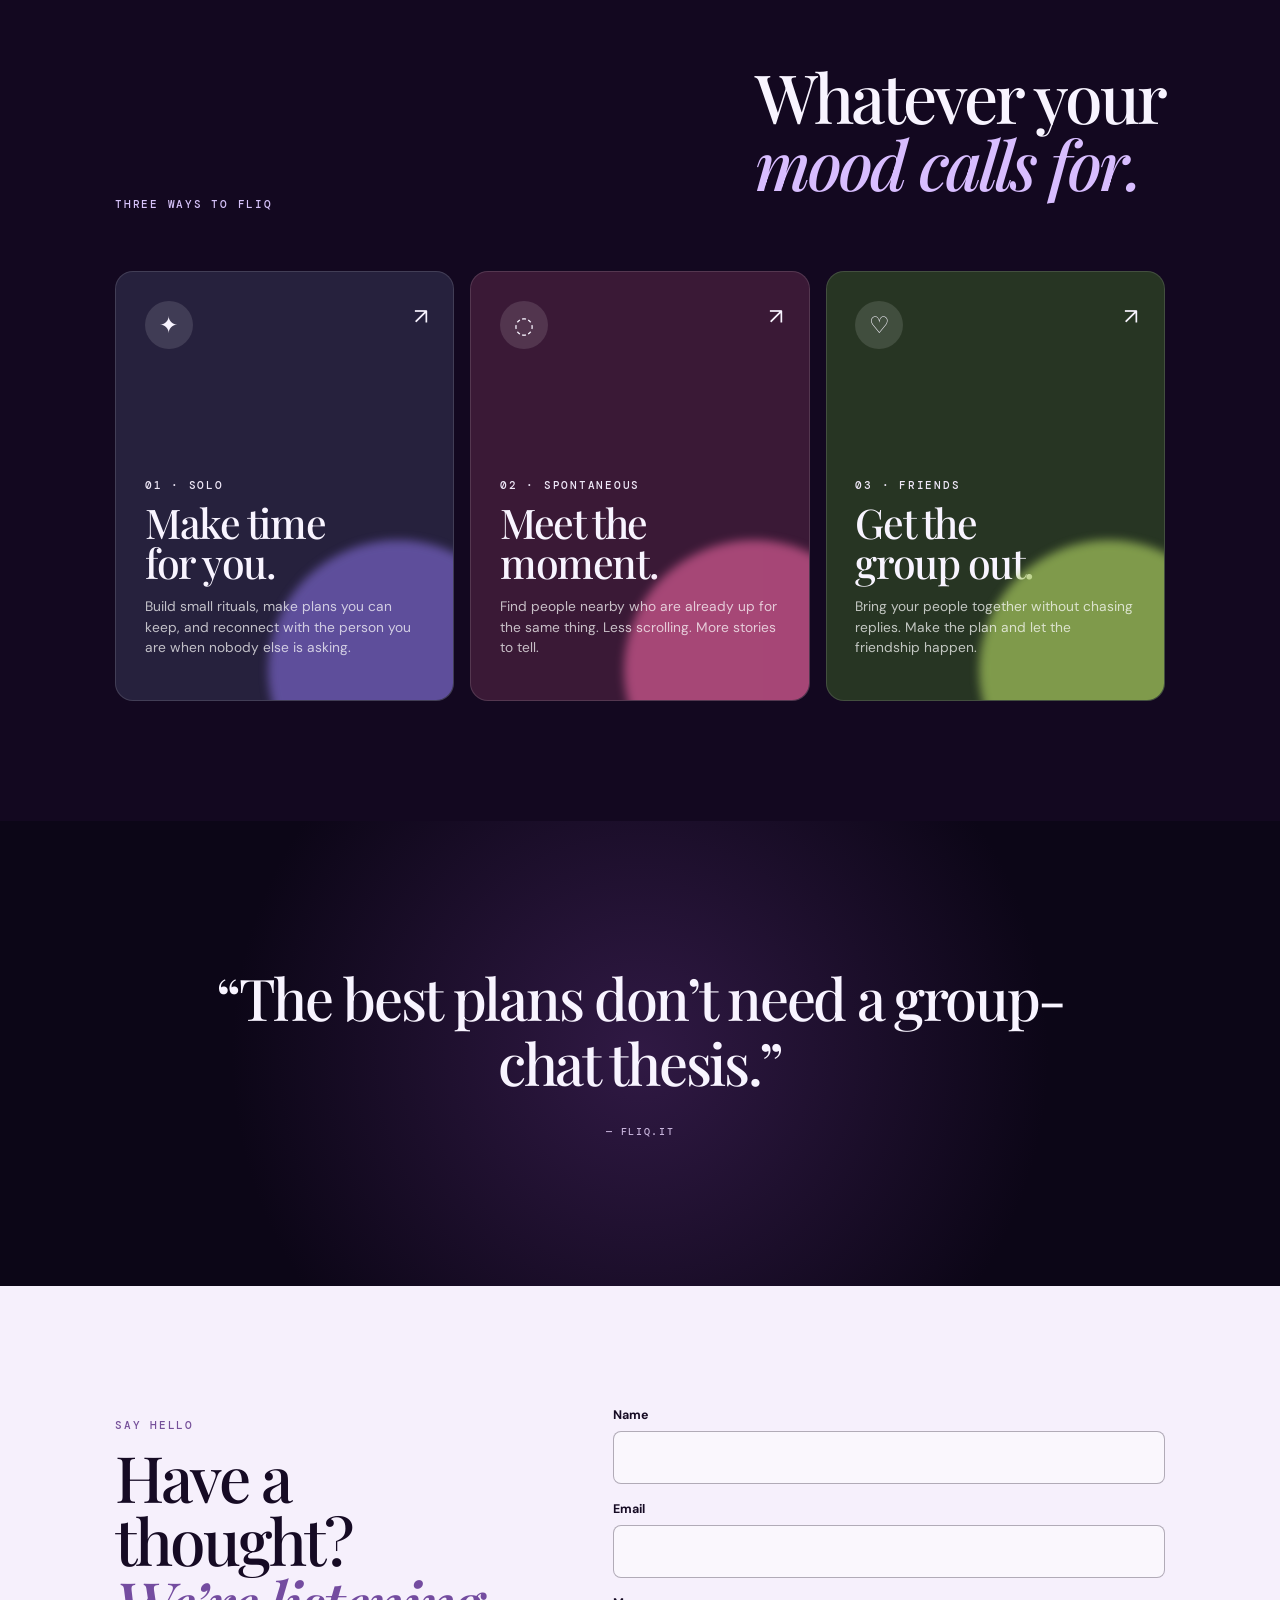
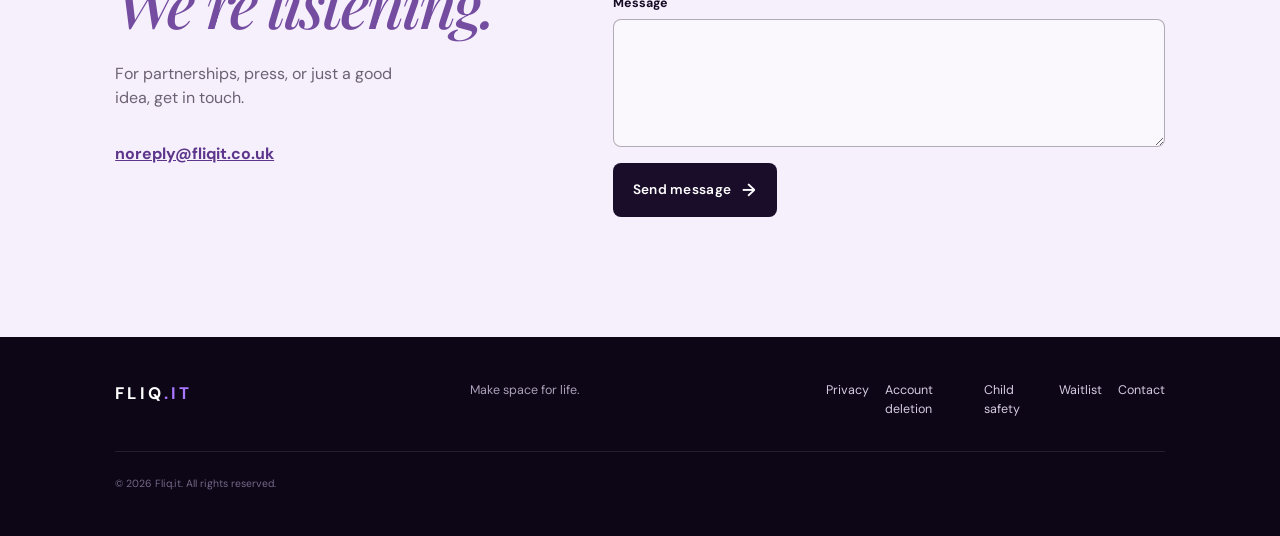
==== commit 3e439e97: "Add waitlist to website" ====
--- a/index.html
+++ b/index.html
@@ -18,7 +18,7 @@
       <a href="#how-it-works">How it works</a>
       <a href="#modes">Three ways to Fliq</a>
       <a href="#contact">Contact</a>
-      <a class="nav-cta" href="#download">Get early access</a>
+      <a class="nav-cta" href="/waitlist">Get early access</a>
     </nav>
   </header>
 
@@ -31,7 +31,7 @@
         <h1>No long planning.<br><em>Fliq a plan.</em></h1>
         <p class="hero-text">For the moments when you want to do something for yourself, with your people, or with new people nearby — without the back-and-forth.</p>
         <div class="hero-actions">
-          <a class="button button-primary" href="#download">Get early access <span aria-hidden="true">→</span></a>
+          <a class="button button-primary" href="/waitlist">Get early access <span aria-hidden="true">→</span></a>
           <a class="button button-text" href="#how-it-works">See how it works <span aria-hidden="true">↓</span></a>
         </div>
         <p class="hero-note">Coming soon to the App Store and Google Play.</p>
@@ -77,15 +77,6 @@
 
     <section class="quote-section section"><p>“The best plans don’t need a group-chat thesis.”</p><span>— FLIQ.IT</span></section>
 
-    <section id="download" class="waitlist section">
-      <div><p class="eyebrow">BE FIRST IN THE LOOP</p><h2>Your next good<br>plan is <em>closer</em><br>than you think.</h2></div>
-      <form id="waitlist-form" class="waitlist-form">
-        <label for="email">Get updates when Fliq.it launches</label>
-        <div><input id="email" name="email" type="email" placeholder="Your email address" autocomplete="email" required><button class="button button-primary" type="submit">Join the list <span aria-hidden="true">→</span></button></div>
-        <p id="form-status" class="form-status" aria-live="polite">No spam. Just the good stuff.</p>
-      </form>
-    </section>
-
     <section id="contact" class="contact section">
       <div class="contact-copy"><p class="eyebrow">SAY HELLO</p><h2>Have a thought?<br><em>We’re listening.</em></h2><p>For partnerships, press, or just a good idea, get in touch.</p><a href="mailto:noreply@fliqit.co.uk">noreply@fliqit.co.uk</a></div>
       <form id="contact-form" class="contact-form">
@@ -97,7 +88,7 @@
     </section>
   </main>
 
-  <footer><a class="brand" href="#top">FLIQ<span>.IT</span></a><p>Make space for life.</p><nav aria-label="Footer navigation"><a href="https://app.termly.io/policy-viewer/policy.html?policyUUID=1be56505-1192-4bec-8f0f-e5f7b94464ea">Privacy</a><a href="account-deletion.html">Account deletion</a><a href="child-safety.html">Child safety</a><a href="#contact">Contact</a></nav><small>© <span id="year"></span> Fliq.it. All rights reserved.</small></footer>
+  <footer><a class="brand" href="#top">FLIQ<span>.IT</span></a><p>Make space for life.</p><nav aria-label="Footer navigation"><a href="https://app.termly.io/policy-viewer/policy.html?policyUUID=1be56505-1192-4bec-8f0f-e5f7b94464ea">Privacy</a><a href="/account-deletion">Account deletion</a><a href="/child-safety">Child safety</a><a href="/waitlist">Waitlist</a><a href="#contact">Contact</a></nav><small>© <span id="year"></span> Fliq.it. All rights reserved.</small></footer>
   <script src="script.js"></script>
 </body>
 </html>
--- a/styles.css
+++ b/styles.css
@@ -5,4 +5,45 @@
 /* Account deletion */
 .legal-header{position:relative;background:#130820;border-bottom:1px solid rgba(255,255,255,.07)}.legal-nav{display:flex;gap:1.5rem;align-items:center}.legal-nav a{color:#f4effb;text-decoration:none;font-size:.88rem}.deletion-page{overflow:hidden;background:radial-gradient(circle at 87% 5%,rgba(118,70,186,.22),transparent 25%),#0c0617}.deletion-hero{max-width:1180px;margin:0 auto;padding:7rem 5vw 5.4rem;display:grid;grid-template-columns:1.2fr .8fr;gap:5rem;align-items:end}.deletion-hero-copy{max-width:720px}.deletion-hero h1{font:500 clamp(3.5rem,7vw,6.65rem)/.93 var(--serif);letter-spacing:-.065em;margin:.9rem 0 1.5rem}.deletion-hero h1 em{color:#d9c2ff}.deletion-hero-copy>p:last-child{max-width:535px;color:var(--muted);font-size:1.06rem;line-height:1.65}.deletion-hero-status{min-height:270px;padding:2rem;border:1px solid rgba(218,191,255,.22);border-radius:24px;background:linear-gradient(145deg,rgba(131,77,199,.29),rgba(34,16,59,.82));box-shadow:0 25px 60px rgba(0,0,0,.2);position:relative}.status-orb{position:absolute;right:1.5rem;top:1.25rem;width:42px;height:42px;border:1px solid rgba(255,255,255,.25);border-radius:50%;display:grid;place-items:center;font-size:1.2rem;color:#e7d8ff}.status-label{font:500 .65rem var(--mono);letter-spacing:.15em;color:#dac4fb;margin:1.8rem 0 .8rem}.deletion-hero-status strong{font:500 2.25rem/.95 var(--serif);letter-spacing:-.045em}.status-divider{display:block;width:100%;height:1px;background:rgba(255,255,255,.18);margin:1.8rem 0 .8rem}.deletion-hero-status p:last-child{color:#c9b9da;font-size:.8rem;margin:0;max-width:270px}.deletion-main{max-width:1180px;margin:0 auto;padding:0 5vw 7rem;display:grid;grid-template-columns:185px minmax(0,1fr);gap:7vw}.deletion-aside{padding-top:1rem;align-self:start;position:sticky;top:1.5rem;display:grid;gap:.7rem}.deletion-aside p{margin:0 0 .5rem;font:500 .62rem var(--mono);letter-spacing:.14em;color:#8f7ca6}.deletion-aside a{font-size:.82rem;color:#b9aac9;text-decoration:none;transition:color .2s}.deletion-aside a:hover{color:#fff}.deletion-content{min-width:0}.deletion-section{padding:2rem 0 4.7rem}.deletion-section-line{border-top:1px solid rgba(255,255,255,.1)}.deletion-section h2,.shared-history h2,.deletion-help h2{font:500 clamp(2.35rem,4vw,3.7rem)/.98 var(--serif);letter-spacing:-.055em;margin:.75rem 0 1.8rem}.deletion-steps{display:grid;grid-template-columns:repeat(3,1fr);border-top:1px solid rgba(255,255,255,.15);border-bottom:1px solid rgba(255,255,255,.1)}.deletion-steps article{padding:1.6rem 1.4rem 1.7rem 0;min-height:210px}.deletion-steps article+article{border-left:1px solid rgba(255,255,255,.12);padding-left:1.4rem}.deletion-steps span{font:500 .68rem var(--mono);letter-spacing:.1em;color:#cba9fb}.deletion-steps h3,.deletion-data-grid h3{font:600 1rem var(--sans);margin:2.5rem 0 .55rem;color:#fff}.deletion-steps p,.deletion-data-grid p,.deletion-lead,.shared-history>div:last-child>p:last-child,.deletion-help>p:not(.eyebrow){color:#bcaeca;line-height:1.6;font-size:.9rem}.deletion-lead{max-width:540px;margin-bottom:1.7rem}.deletion-data-grid{display:grid;grid-template-columns:repeat(3,1fr);gap:1rem}.deletion-data-grid>div{padding:1.4rem;border:1px solid rgba(255,255,255,.1);border-radius:16px;background:rgba(255,255,255,.025)}.deletion-data-grid>div>span{display:grid;place-items:center;width:31px;height:31px;border-radius:50%;background:rgba(177,126,244,.16);color:#dec5ff;font-size:.9rem}.deletion-data-grid h3{margin:1.45rem 0 .5rem}.deletion-data-grid p{margin:0;font-size:.8rem}.shared-history{display:grid;grid-template-columns:74px 1fr;gap:1.5rem;padding:2.4rem;margin:0 0 4.7rem;border-radius:20px;background:linear-gradient(135deg,#27203d,#191128);border:1px solid rgba(205,172,255,.18)}.shared-history-mark{width:58px;height:58px;border-radius:50%;display:grid;place-items:center;font-size:1.55rem;color:#d8bdff;background:rgba(177,126,244,.15)}.shared-history h2{font-size:clamp(2rem,3.2vw,3rem);margin:.6rem 0 1.15rem}.shared-history>div:last-child>p:last-child{max-width:625px;margin:0}.deletion-help{padding:3.7rem 0 0;border-top:1px solid rgba(255,255,255,.1)}.deletion-help>p:not(.eyebrow){max-width:510px;margin-bottom:1.5rem}.deletion-email{display:inline-flex;align-items:center;gap:.8rem;color:#171020;background:#e8dcfa;border-radius:99px;padding:.85rem 1.15rem;text-decoration:none;font-weight:700;font-size:.88rem}.deletion-email span{font-size:1.2rem}.deletion-email:hover{background:#fff}
 
-:root{--ink:#f8f4ff;--muted:#b8adc9;--deep:#0c0617;--purple:#a977ff;--pink:#ff5c9b;--lime:#c8e96a;--line:rgba(255,255,255,.13);--serif:'Playfair Display',Georgia,serif;--sans:'DM Sans',Arial,sans-serif;--mono:'DM Mono',monospace}*{box-sizing:border-box}html{scroll-behavior:smooth}body{margin:0;background:var(--deep);color:var(--ink);font-family:var(--sans);line-height:1.5}.skip-link{position:absolute;left:-999px;top:0}.skip-link:focus{left:1rem;z-index:10;background:#fff;color:#000;padding:.5rem}.site-header{position:absolute;z-index:5;left:0;right:0;top:0;display:flex;align-items:center;justify-content:space-between;padding:1.5rem 5vw}.brand{color:#fff;text-decoration:none;font-weight:700;font-size:1.05rem;letter-spacing:.19em}.brand span{color:var(--purple)}.site-nav{display:flex;align-items:center;gap:1.75rem}.site-nav a{color:#f4effb;text-decoration:none;font-size:.9rem}.nav-cta{border:1px solid var(--line);border-radius:99px;padding:.65rem 1rem}.menu-button{display:none}.hero{min-height:790px;position:relative;overflow:hidden;display:grid;grid-template-columns:1.02fr .98fr;align-items:center;padding:10rem 9vw 6rem;background:radial-gradient(circle at 80% 15%,#332166 0,transparent 34%),radial-gradient(circle at 17% 89%,#4c1648 0,transparent 28%),linear-gradient(130deg,#130821 0%,#1b0d35 52%,#0d0719 100%)}.hero-copy{position:relative;z-index:2;max-width:660px}.eyebrow,.card-kicker{font-family:var(--mono);font-size:.68rem;letter-spacing:.16em;color:#d5c1f8;font-weight:500}.hero h1,.section h2{font-family:var(--serif);font-weight:500;letter-spacing:-.045em;line-height:.98;margin:.8rem 0 1.7rem}.hero h1{font-size:clamp(3.65rem,6.8vw,6.4rem)}em{color:#d8bdff;font-weight:500}.hero-text{max-width:530px;color:var(--muted);font-size:1.08rem}.hero-actions{display:flex;align-items:center;gap:1.25rem;margin-top:2.2rem}.button{border:0;cursor:pointer;display:inline-flex;gap:.7rem;align-items:center;justify-content:center;text-decoration:none;font:600 .85rem var(--sans);letter-spacing:.02em;transition:transform .2s,background .2s}.button:hover{transform:translateY(-2px)}.button-primary{color:#180b29;background:#f4edff;border-radius:99px;padding:1rem 1.4rem}.button-primary span{font-size:1.1rem}.button-text{color:#eee6fa}.hero-note{font-size:.78rem;color:#9384a6;margin-top:1.2rem}.hero-art{height:550px;position:relative;z-index:1}.phone-shell{position:absolute;width:270px;height:530px;right:12%;top:0;border:8px solid #372457;border-radius:42px;padding:7px;background:#0c0717;box-shadow:0 35px 90px rgba(0,0,0,.55),0 0 0 1px rgba(255,255,255,.1);transform:rotate(9deg)}.phone-notch{position:absolute;z-index:2;width:100px;height:22px;border-radius:0 0 16px 16px;background:#0c0717;left:50%;transform:translateX(-50%);top:0}.screen{height:100%;border-radius:29px;padding:37px 18px 15px;background:linear-gradient(160deg,#201143,#170a29 68%,#281640);overflow:hidden}.screen-top{display:flex;flex-direction:column;font-size:.7rem;color:#b8a7cf}.screen-top strong{font-size:1.15rem;color:#fff}.screen-label{font:500 .5rem var(--mono);letter-spacing:.12em;color:#a18dbc;margin-top:38px}.mood-grid{display:grid;grid-template-columns:repeat(2,1fr);gap:8px}.mood-grid span{height:66px;border-radius:14px;background:rgba(255,255,255,.09);display:flex;flex-direction:column;justify-content:center;align-items:center;font-size:1.2rem}.mood-grid small{font:500 .55rem var(--sans);color:#ddd}.mini-card{margin-top:18px;padding:15px;border-radius:16px;background:linear-gradient(135deg,#9d6ff1,#6342bd);display:flex;flex-direction:column;gap:4px}.mini-card p{font:.45rem var(--mono);letter-spacing:.1em;margin:0}.mini-card strong{font-size:.86rem;line-height:1.2}.mini-card span{font-size:.55rem}.screen-nav{position:absolute;bottom:23px;left:0;right:0;display:flex;justify-content:center;gap:19px}.screen-nav i{width:5px;height:5px;background:#7f6b99;border-radius:50%}.screen-nav .active{background:#d6b9ff;box-shadow:0 0 10px #d6b9ff}.orbit{position:absolute;border:1px solid rgba(224,198,255,.35);border-radius:50%;display:grid;place-items:center;font:500 .52rem var(--mono);letter-spacing:.1em;color:#dfcbfb}.orbit-one{width:111px;height:111px;left:5%;top:16%;animation:float 6s ease-in-out infinite}.orbit-two{width:145px;height:145px;right:0;bottom:7%;animation:float 7s ease-in-out 1s infinite}.orbit-three{width:79px;height:79px;left:9%;bottom:8%;animation:float 5s ease-in-out .3s infinite}@keyframes float{50%{transform:translateY(-14px)}}.section{padding:7.5rem 9vw}.intro{background:#f3edfa;color:#160b24}.intro .eyebrow{color:#755294}.split-heading{display:grid;grid-template-columns:1.1fr .9fr;gap:4rem;align-items:end}.section h2{font-size:clamp(3rem,5.3vw,5.15rem)}.intro h2 em{color:#6d3da4}.split-heading p{color:#665b70;font-size:1.05rem;max-width:430px;margin-bottom:1.2rem}.steps{border-top:1px solid #d5c9df;margin-top:5rem;display:grid;grid-template-columns:repeat(3,1fr)}.steps article{padding:1.6rem 2.2rem 0 0}.steps article+article{border-left:1px solid #d5c9df;padding-left:2.2rem}.steps span{font:500 .7rem var(--mono);color:#9061bd}.steps h3{font-size:1.25rem;margin:1.2rem 0 .6rem}.steps p{color:#6b6174;font-size:.9rem;max-width:240px}.modes{background:#130820}.section-heading{display:flex;justify-content:space-between;align-items:end;margin-bottom:3rem}.mode-grid{display:grid;grid-template-columns:repeat(3,1fr);gap:1rem}.mode-card{position:relative;min-height:430px;border-radius:18px;padding:1.8rem;overflow:hidden;border:1px solid var(--line);display:flex;flex-direction:column;align-items:flex-start}.mode-card:before{content:'';position:absolute;width:260px;height:260px;border-radius:50%;filter:blur(5px);right:-75px;bottom:-100px;opacity:.7}.solo{background:#26213d}.solo:before{background:#7763c4}.spontaneous{background:#3a1936}.spontaneous:before{background:#d45b92}.friends{background:#273523}.friends:before{background:#a5c65d}.mode-icon{width:48px;height:48px;border-radius:50%;display:grid;place-items:center;font-size:1.45rem;background:rgba(255,255,255,.12)}.mode-card .card-kicker{margin-top:auto;margin-bottom:.55rem;color:#eee7f7}.mode-card h3{font:500 clamp(2rem,3.2vw,3rem)/.98 var(--serif);letter-spacing:-.035em;margin:0}.mode-card>p:not(.card-kicker){max-width:280px;font-size:.86rem;color:rgba(255,255,255,.72);z-index:1}.card-arrow{position:absolute;right:1.6rem;top:1.7rem;font-size:1.4rem}.quote-section{padding-block:9rem;text-align:center;background:radial-gradient(circle,#301944 0,transparent 60%)}.quote-section p{font:500 clamp(2.3rem,4.5vw,4.5rem)/1.12 var(--serif);letter-spacing:-.04em;max-width:850px;margin:0 auto 1.5rem}.quote-section span{font:500 .65rem var(--mono);letter-spacing:.16em;color:#c7b4db}.waitlist{display:grid;grid-template-columns:1fr 1fr;gap:5rem;align-items:center;background:#c5e760;color:#1e2913}.waitlist .eyebrow{color:#596a25}.waitlist h2{font-size:clamp(3rem,5vw,5rem);margin-bottom:0}.waitlist h2 em{color:#536c21}.waitlist-form label{font-weight:600}.waitlist-form>div{display:flex;margin-top:.8rem}.waitlist input,.contact-form input,.contact-form textarea{width:100%;font:inherit;border:1px solid rgba(22,11,36,.32);border-radius:8px;background:rgba(255,255,255,.45);padding:1rem;color:#160b24}.waitlist input:focus,.contact-form input:focus,.contact-form textarea:focus{outline:2px solid #7351a5;outline-offset:2px}.waitlist .button-primary{border-radius:8px;background:#20142e;color:#fff;white-space:nowrap;margin-left:.5rem}.form-status{font-size:.78rem;margin:.75rem 0 0;color:#5b6d27}.contact{display:grid;grid-template-columns:.85fr 1.15fr;gap:7vw;background:#f6f0fc;color:#160b24}.contact .eyebrow{color:#76519a}.contact h2{font-size:clamp(3rem,5vw,4.7rem)}.contact h2 em{color:#744ca0}.contact-copy>p:not(.eyebrow){max-width:310px;color:#6c6173}.contact-copy>a{display:inline-block;color:#5d368c;font-weight:700;margin-top:1rem}.contact-form{display:grid;gap:1rem}.contact-form label{font-size:.78rem;font-weight:700;display:grid;gap:.4rem}.contact-form textarea{resize:vertical}.contact-form .button{justify-self:start;background:#1a0d2a;color:#fff;border-radius:8px;padding:1rem 1.25rem}footer{padding:2.8rem 9vw;color:#aba0b8;display:grid;grid-template-columns:1fr 1fr 1fr;gap:1rem;align-items:start;font-size:.78rem}footer p{margin:0}footer nav{display:flex;gap:1rem;justify-content:flex-end}footer nav a{color:#d7cbe2;text-decoration:none}footer small{grid-column:1/-1;color:#756987;border-top:1px solid rgba(255,255,255,.1);padding-top:1.5rem;margin-top:1rem}@media(max-width:760px){.site-header{padding:1.2rem 6vw}.menu-button{display:block;background:transparent;color:#fff;border:1px solid var(--line);border-radius:99px;padding:.5rem .7rem;font:500 .7rem var(--mono);letter-spacing:.08em}.site-nav{display:none;position:absolute;top:4.3rem;left:5vw;right:5vw;background:#25113f;border:1px solid var(--line);border-radius:14px;padding:1rem;flex-direction:column;align-items:stretch;gap:.3rem}.site-nav.open{display:flex}.site-nav a{padding:.65rem}.hero{grid-template-columns:1fr;padding:8rem 7vw 3rem;min-height:800px}.hero h1{font-size:clamp(3.35rem,13vw,5rem)}.hero-art{height:390px;margin-top:2rem}.phone-shell{transform:rotate(7deg) scale(.72);transform-origin:top right;right:8%;top:0}.orbit-one{left:0;top:2%}.orbit-two{right:0;bottom:5%}.orbit-three{left:3%;bottom:8%}.section{padding:5.5rem 7vw}.split-heading,.waitlist,.contact{grid-template-columns:1fr;gap:2rem}.steps,.mode-grid{grid-template-columns:1fr}.steps{margin-top:3rem}.steps article{padding:1.4rem 0}.steps article+article{border-left:0;border-top:1px solid #d5c9df;padding-left:0}.section-heading{display:block}.mode-card{min-height:330px}.waitlist-form>div{display:block}.waitlist .button-primary{margin:.6rem 0 0;width:100%}footer{grid-template-columns:1fr;padding:2.5rem 7vw}footer nav{justify-content:flex-start}footer small{grid-column:auto}.hero-actions{flex-wrap:wrap}}
+:root{--ink:#f8f4ff;--muted:#b8adc9;--deep:#0c0617;--purple:#a977ff;--pink:#ff5c9b;--lime:#c8e96a;--line:rgba(255,255,255,.13);--serif:'Playfair Display',Georgia,serif;--sans:'DM Sans',Arial,sans-serif;--mono:'DM Mono',monospace}*{box-sizing:border-box}html{scroll-behavior:smooth}body{margin:0;background:var(--deep);color:var(--ink);font-family:var(--sans);line-height:1.5}.skip-link{position:absolute;left:-999px;top:0}.skip-link:focus{left:1rem;z-index:10;background:#fff;color:#000;padding:.5rem}.site-header{position:absolute;z-index:5;left:0;right:0;top:0;display:flex;align-items:center;justify-content:space-between;padding:1.5rem 5vw}.brand{color:#fff;text-decoration:none;font-weight:700;font-size:1.05rem;letter-spacing:.19em}.brand span{color:var(--purple)}.site-nav{display:flex;align-items:center;gap:1.75rem}.site-nav a{color:#f4effb;text-decoration:none;font-size:.9rem}.nav-cta{border:1px solid var(--line);border-radius:99px;padding:.65rem 1rem}.menu-button{display:none}.hero{min-height:790px;position:relative;overflow:hidden;display:grid;grid-template-columns:1.02fr .98fr;align-items:center;padding:10rem 9vw 6rem;background:radial-gradient(circle at 80% 15%,#332166 0,transparent 34%),radial-gradient(circle at 17% 89%,#4c1648 0,transparent 28%),linear-gradient(130deg,#130821 0%,#1b0d35 52%,#0d0719 100%)}.hero-copy{position:relative;z-index:2;max-width:660px}.eyebrow,.card-kicker{font-family:var(--mono);font-size:.68rem;letter-spacing:.16em;color:#d5c1f8;font-weight:500}.hero h1,.section h2{font-family:var(--serif);font-weight:500;letter-spacing:-.045em;line-height:.98;margin:.8rem 0 1.7rem}.hero h1{font-size:clamp(3.65rem,6.8vw,6.4rem)}em{color:#d8bdff;font-weight:500}.hero-text{max-width:530px;color:var(--muted);font-size:1.08rem}.hero-actions{display:flex;align-items:center;gap:1.25rem;margin-top:2.2rem}.button{border:0;cursor:pointer;display:inline-flex;gap:.7rem;align-items:center;justify-content:center;text-decoration:none;font:600 .85rem var(--sans);letter-spacing:.02em;transition:transform .2s,background .2s}.button:hover{transform:translateY(-2px)}.button-primary{color:#180b29;background:#f4edff;border-radius:99px;padding:1rem 1.4rem}.button-primary span{font-size:1.1rem}.button-text{color:#eee6fa}.hero-note{font-size:.78rem;color:#9384a6;margin-top:1.2rem}.hero-art{height:550px;position:relative;z-index:1}.phone-shell{position:absolute;width:270px;height:530px;right:12%;top:0;border:8px solid #372457;border-radius:42px;padding:7px;background:#0c0717;box-shadow:0 35px 90px rgba(0,0,0,.55),0 0 0 1px rgba(255,255,255,.1);transform:rotate(9deg)}.phone-notch{position:absolute;z-index:2;width:100px;height:22px;border-radius:0 0 16px 16px;background:#0c0717;left:50%;transform:translateX(-50%);top:0}.screen{height:100%;border-radius:29px;padding:37px 18px 15px;background:linear-gradient(160deg,#201143,#170a29 68%,#281640);overflow:hidden}.screen-top{display:flex;flex-direction:column;font-size:.7rem;color:#b8a7cf}.screen-top strong{font-size:1.15rem;color:#fff}.screen-label{font:500 .5rem var(--mono);letter-spacing:.12em;color:#a18dbc;margin-top:38px}.mood-grid{display:grid;grid-template-columns:repeat(2,1fr);gap:8px}.mood-grid span{height:66px;border-radius:14px;background:rgba(255,255,255,.09);display:flex;flex-direction:column;justify-content:center;align-items:center;font-size:1.2rem}.mood-grid small{font:500 .55rem var(--sans);color:#ddd}.mini-card{margin-top:18px;padding:15px;border-radius:16px;background:linear-gradient(135deg,#9d6ff1,#6342bd);display:flex;flex-direction:column;gap:4px}.mini-card p{font:.45rem var(--mono);letter-spacing:.1em;margin:0}.mini-card strong{font-size:.86rem;line-height:1.2}.mini-card span{font-size:.55rem}.screen-nav{position:absolute;bottom:23px;left:0;right:0;display:flex;justify-content:center;gap:19px}.screen-nav i{width:5px;height:5px;background:#7f6b99;border-radius:50%}.screen-nav .active{background:#d6b9ff;box-shadow:0 0 10px #d6b9ff}.orbit{position:absolute;border:1px solid rgba(224,198,255,.35);border-radius:50%;display:grid;place-items:center;font:500 .52rem var(--mono);letter-spacing:.1em;color:#dfcbfb}.orbit-one{width:111px;height:111px;left:5%;top:16%;animation:float 6s ease-in-out infinite}.orbit-two{width:145px;height:145px;right:0;bottom:7%;animation:float 7s ease-in-out 1s infinite}.orbit-three{width:79px;height:79px;left:9%;bottom:8%;animation:float 5s ease-in-out .3s infinite}@keyframes float{50%{transform:translateY(-14px)}}.section{padding:7.5rem 9vw}.intro{background:#f3edfa;color:#160b24}.intro .eyebrow{color:#755294}.split-heading{display:grid;grid-template-columns:1.1fr .9fr;gap:4rem;align-items:end}.section h2{font-size:clamp(3rem,5.3vw,5.15rem)}.intro h2 em{color:#6d3da4}.split-heading p{color:#665b70;font-size:1.05rem;max-width:430px;margin-bottom:1.2rem}.steps{border-top:1px solid #d5c9df;margin-top:5rem;display:grid;grid-template-columns:repeat(3,1fr)}.steps article{padding:1.6rem 2.2rem 0 0}.steps article+article{border-left:1px solid #d5c9df;padding-left:2.2rem}.steps span{font:500 .7rem var(--mono);color:#9061bd}.steps h3{font-size:1.25rem;margin:1.2rem 0 .6rem}.steps p{color:#6b6174;font-size:.9rem;max-width:240px}.modes{background:#130820}.section-heading{display:flex;justify-content:space-between;align-items:end;margin-bottom:3rem}.mode-grid{display:grid;grid-template-columns:repeat(3,1fr);gap:1rem}.mode-card{position:relative;min-height:430px;border-radius:18px;padding:1.8rem;overflow:hidden;border:1px solid var(--line);display:flex;flex-direction:column;align-items:flex-start}.mode-card:before{content:'';position:absolute;width:260px;height:260px;border-radius:50%;filter:blur(5px);right:-75px;bottom:-100px;opacity:.7}.solo{background:#26213d}.solo:before{background:#7763c4}.spontaneous{background:#3a1936}.spontaneous:before{background:#d45b92}.friends{background:#273523}.friends:before{background:#a5c65d}.mode-icon{width:48px;height:48px;border-radius:50%;display:grid;place-items:center;font-size:1.45rem;background:rgba(255,255,255,.12)}.mode-card .card-kicker{margin-top:auto;margin-bottom:.55rem;color:#eee7f7}.mode-card h3{font:500 clamp(2rem,3.2vw,3rem)/.98 var(--serif);letter-spacing:-.035em;margin:0}.mode-card>p:not(.card-kicker){max-width:280px;font-size:.86rem;color:rgba(255,255,255,.72);z-index:1}.card-arrow{position:absolute;right:1.6rem;top:1.7rem;font-size:1.4rem}.quote-section{padding-block:9rem;text-align:center;background:radial-gradient(circle,#301944 0,transparent 60%)}.quote-section p{font:500 clamp(2.3rem,4.5vw,4.5rem)/1.12 var(--serif);letter-spacing:-.04em;max-width:850px;margin:0 auto 1.5rem}.quote-section span{font:500 .65rem var(--mono);letter-spacing:.16em;color:#c7b4db}.waitlist{display:grid;grid-template-columns:1fr 1fr;gap:5rem;align-items:center;background:#c5e760;color:#1e2913}.waitlist .eyebrow{color:#596a25}.waitlist h2{font-size:clamp(3rem,5vw,5rem);margin-bottom:0}.waitlist h2 em{color:#536c21}.waitlist-form label{font-weight:600}.waitlist-form>div{display:flex;margin-top:.8rem}.waitlist input,.contact-form input,.contact-form textarea{width:100%;font:inherit;border:1px solid rgba(22,11,36,.32);border-radius:8px;background:rgba(255,255,255,.45);padding:1rem;color:#160b24}.waitlist input:focus,.contact-form input:focus,.contact-form textarea:focus{outline:2px solid #7351a5;outline-offset:2px}.waitlist .button-primary{border-radius:8px;background:#20142e;color:#fff;white-space:nowrap;margin-left:.5rem}.form-status{font-size:.78rem;margin:.75rem 0 0;color:#5b6d27}.form-status.is-success{color:#2f4012}.form-status.is-error{color:#8a2436}.waitlist-privacy{font-size:.72rem;margin:.55rem 0 0;color:#5b6d27;max-width:420px}.waitlist-privacy a{color:#2f4012}.contact{display:grid;grid-template-columns:.85fr 1.15fr;gap:7vw;background:#f6f0fc;color:#160b24}.contact .eyebrow{color:#76519a}.contact h2{font-size:clamp(3rem,5vw,4.7rem)}.contact h2 em{color:#744ca0}.contact-copy>p:not(.eyebrow){max-width:310px;color:#6c6173}.contact-copy>a{display:inline-block;color:#5d368c;font-weight:700;margin-top:1rem}.contact-form{display:grid;gap:1rem}.contact-form label{font-size:.78rem;font-weight:700;display:grid;gap:.4rem}.contact-form textarea{resize:vertical}.contact-form .button{justify-self:start;background:#1a0d2a;color:#fff;border-radius:8px;padding:1rem 1.25rem}footer{padding:2.8rem 9vw;color:#aba0b8;display:grid;grid-template-columns:1fr 1fr 1fr;gap:1rem;align-items:start;font-size:.78rem}footer p{margin:0}footer nav{display:flex;gap:1rem;justify-content:flex-end}footer nav a{color:#d7cbe2;text-decoration:none}footer small{grid-column:1/-1;color:#756987;border-top:1px solid rgba(255,255,255,.1);padding-top:1.5rem;margin-top:1rem}@media(max-width:760px){.site-header{padding:1.2rem 6vw}.menu-button{display:block;background:transparent;color:#fff;border:1px solid var(--line);border-radius:99px;padding:.5rem .7rem;font:500 .7rem var(--mono);letter-spacing:.08em}.site-nav{display:none;position:absolute;top:4.3rem;left:5vw;right:5vw;background:#25113f;border:1px solid var(--line);border-radius:14px;padding:1rem;flex-direction:column;align-items:stretch;gap:.3rem}.site-nav.open{display:flex}.site-nav a{padding:.65rem}.hero{grid-template-columns:1fr;padding:8rem 7vw 3rem;min-height:800px}.hero h1{font-size:clamp(3.35rem,13vw,5rem)}.hero-art{height:390px;margin-top:2rem}.phone-shell{transform:rotate(7deg) scale(.72);transform-origin:top right;right:8%;top:0}.orbit-one{left:0;top:2%}.orbit-two{right:0;bottom:5%}.orbit-three{left:3%;bottom:8%}.section{padding:5.5rem 7vw}.split-heading,.waitlist,.contact{grid-template-columns:1fr;gap:2rem}.steps,.mode-grid{grid-template-columns:1fr}.steps{margin-top:3rem}.steps article{padding:1.4rem 0}.steps article+article{border-left:0;border-top:1px solid #d5c9df;padding-left:0}.section-heading{display:block}.mode-card{min-height:330px}.waitlist-form>div{display:block}.waitlist .button-primary{margin:.6rem 0 0;width:100%}footer{grid-template-columns:1fr;padding:2.5rem 7vw}footer nav{justify-content:flex-start}footer small{grid-column:auto}.hero-actions{flex-wrap:wrap}}
+
+html:has(.waitlist-page),
+.waitlist-page{height:100%;overflow:hidden}
+.waitlist-page{height:100dvh}
+.waitlist-page main{height:100%}
+.waitlist-hero{
+  height:100dvh;
+  min-height:100dvh;
+  max-height:100dvh;
+  padding:8vh 9vw;
+  box-sizing:border-box;
+}
+.hero-waitlist-form{margin-top:2.2rem;max-width:540px}
+.hero-waitlist-form label{display:block;font-weight:600;font-size:.85rem;color:#eee6fa}
+.hero-waitlist-form>div{display:flex;margin-top:.8rem;gap:.5rem}
+.hero-waitlist-form input{width:100%;font:inherit;border:1px solid rgba(255,255,255,.22);border-radius:99px;background:rgba(255,255,255,.08);padding:1rem 1.25rem;color:#fff}
+.hero-waitlist-form input::placeholder{color:rgba(255,255,255,.45)}
+.hero-waitlist-form input:focus{outline:2px solid #d8bdff;outline-offset:2px}
+.hero-waitlist-form .button-primary{white-space:nowrap;flex-shrink:0}
+.hero-waitlist-form .form-status{color:#b8adc9}
+.hero-waitlist-form .form-status.is-success{color:#c8e96a}
+.hero-waitlist-form .form-status.is-error{color:#ff8fb4}
+.hero-waitlist-form .waitlist-privacy{color:#9384a6}
+.hero-waitlist-form .waitlist-privacy a{color:#d8bdff}
+.hero-waitlist-form .button[disabled]{opacity:.65;cursor:not-allowed;transform:none}
+@media(max-height:820px){
+  .waitlist-hero .hero-art{transform:scale(.82);transform-origin:center right}
+  .waitlist-hero h1{font-size:clamp(2.8rem,5.5vw,4.6rem)}
+}
+@media(max-width:760px){
+  .waitlist-hero{
+    grid-template-columns:1fr;
+    padding:6vh 7vw;
+    min-height:100dvh;
+  }
+  .waitlist-hero .hero-art{display:none}
+  .waitlist-hero h1{font-size:clamp(2.6rem,11vw,4.2rem);margin:.6rem 0 1.1rem}
+  .hero-waitlist-form{margin-top:1.5rem}
+  .hero-waitlist-form>div{display:block}
+  .hero-waitlist-form .button-primary{width:100%;margin-top:.6rem}
+}
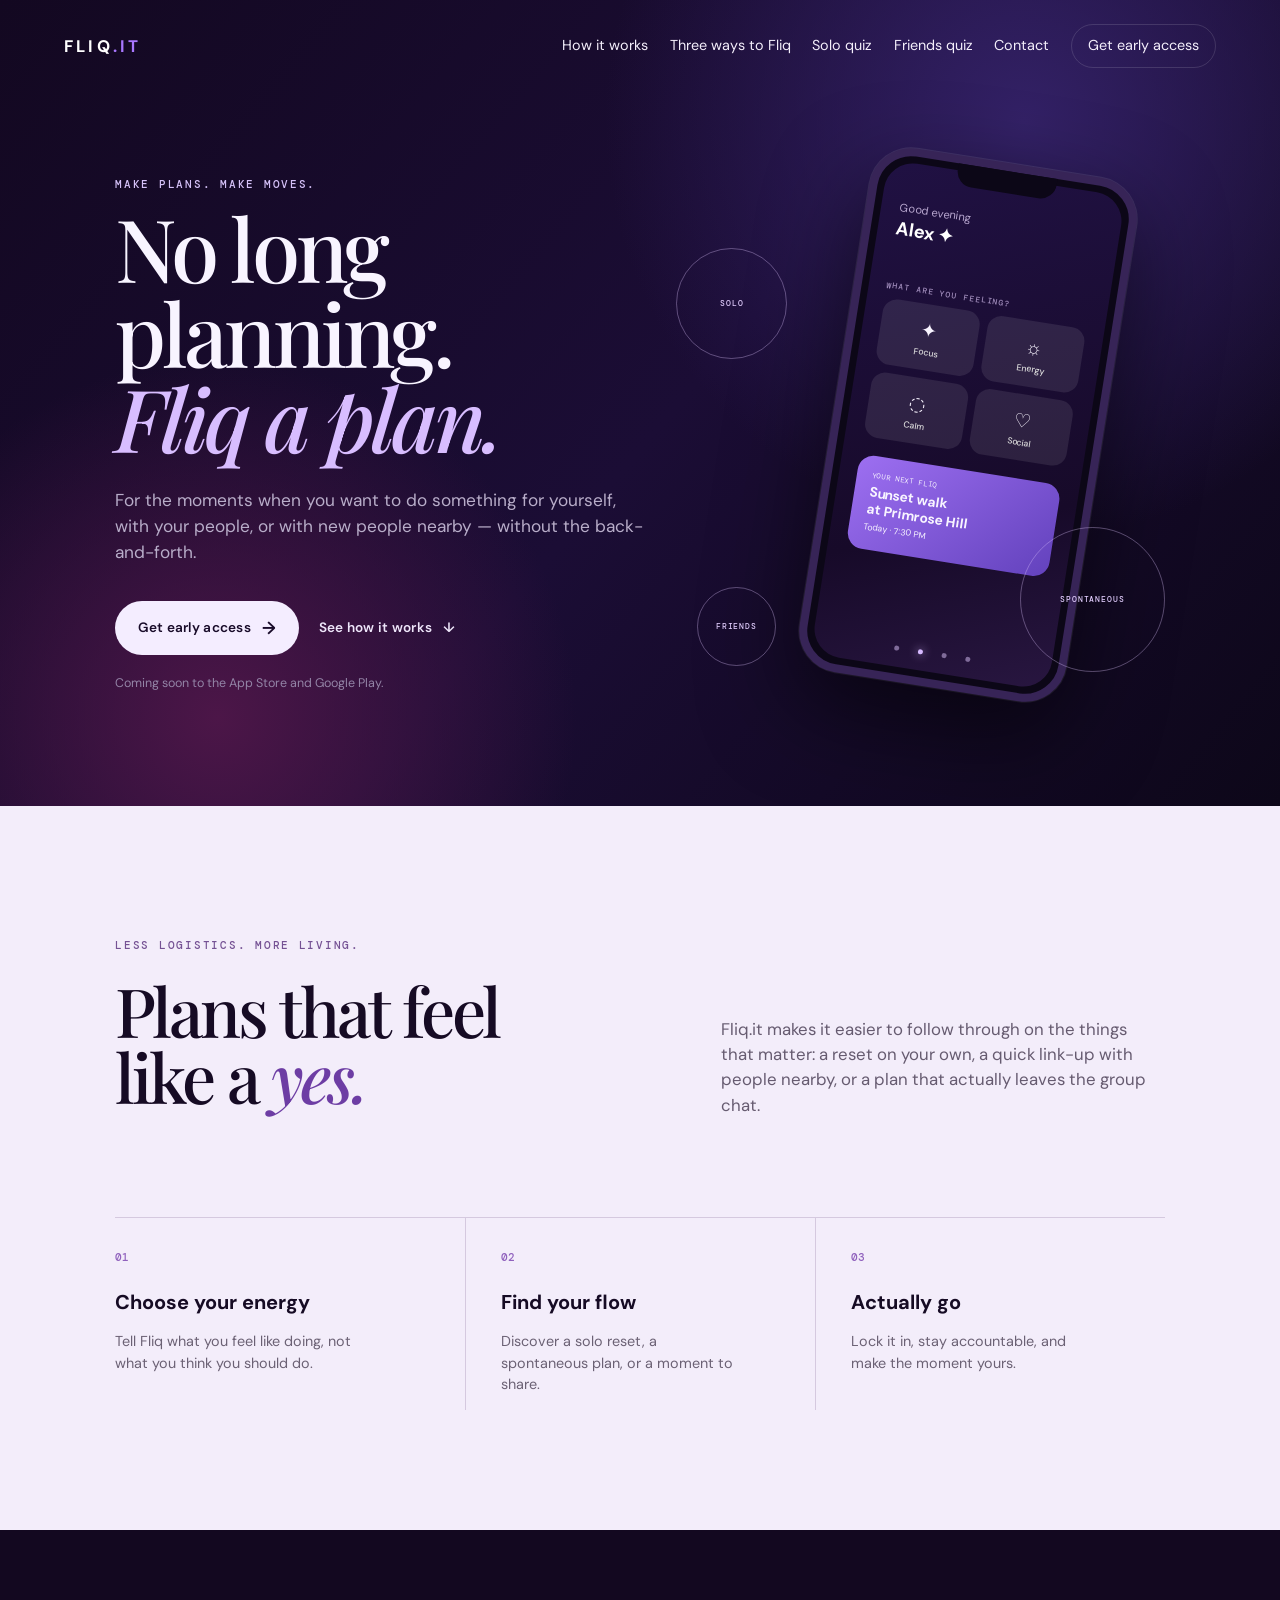
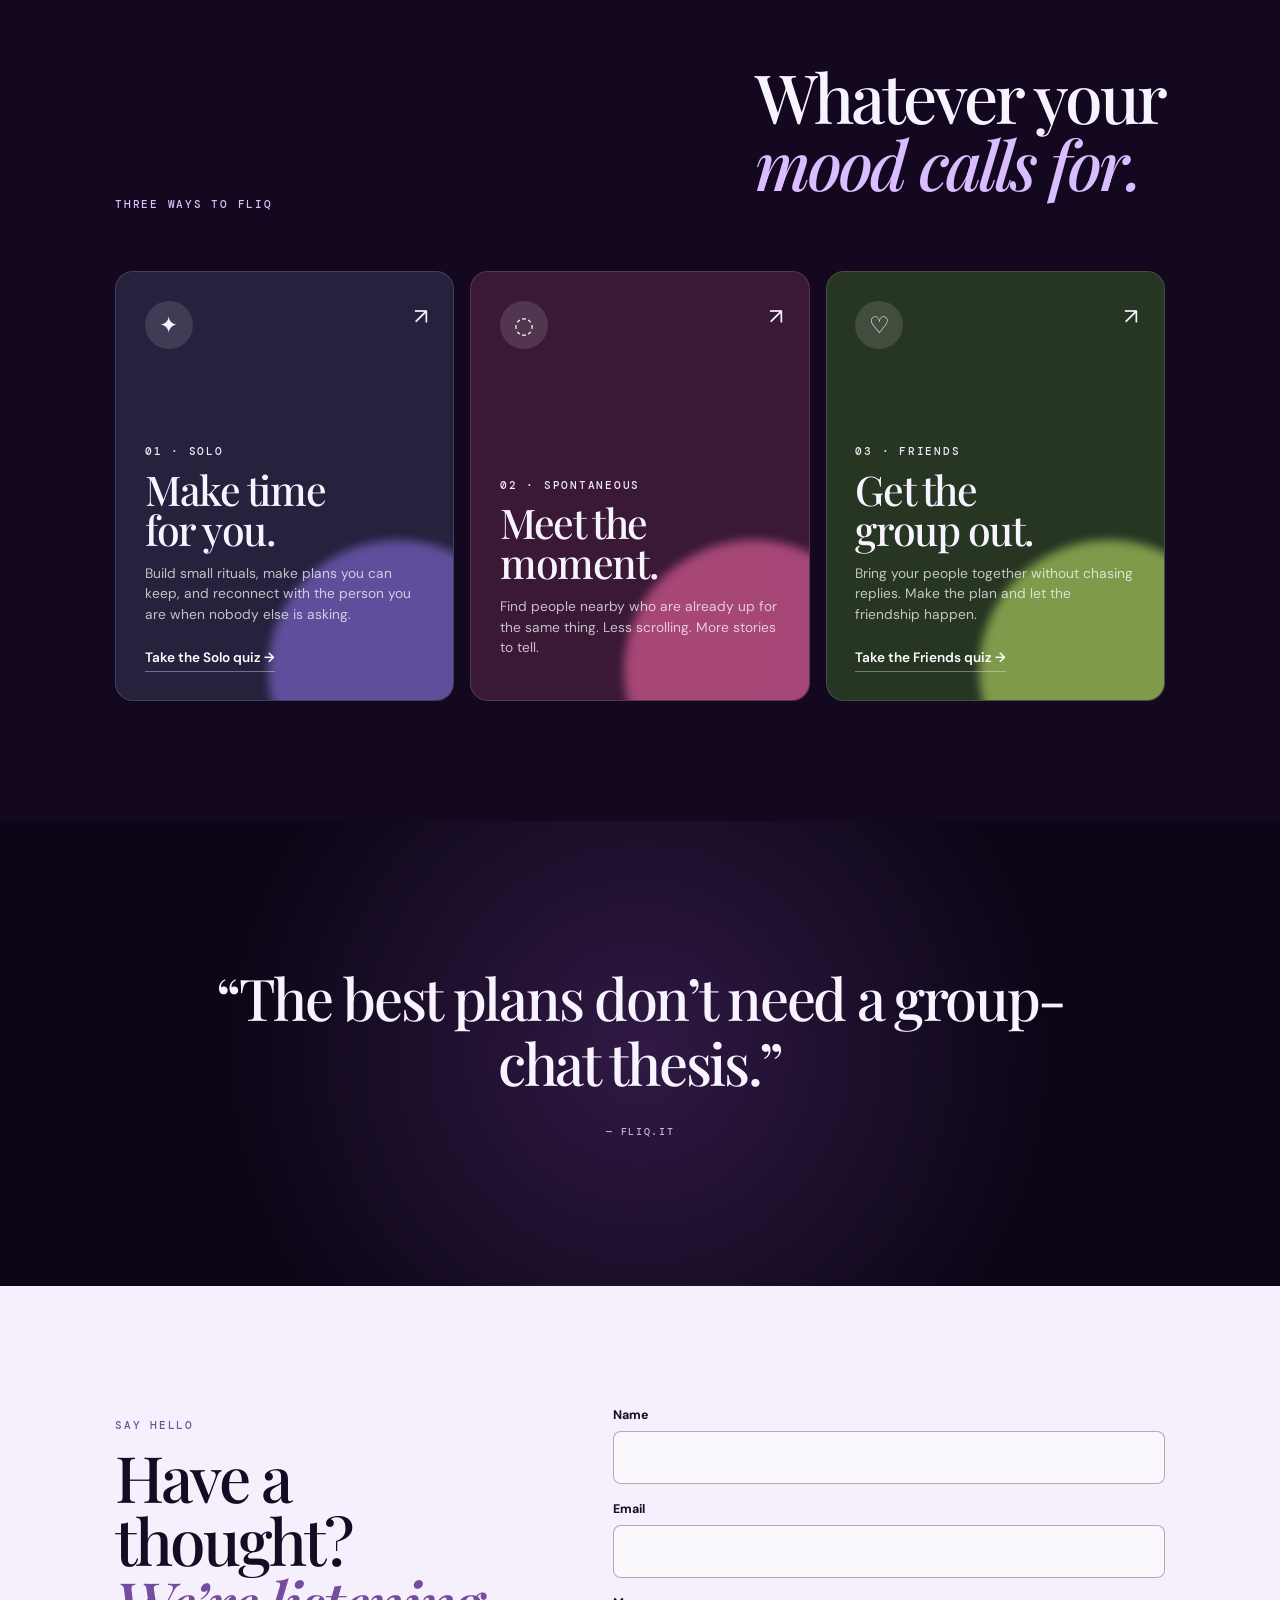
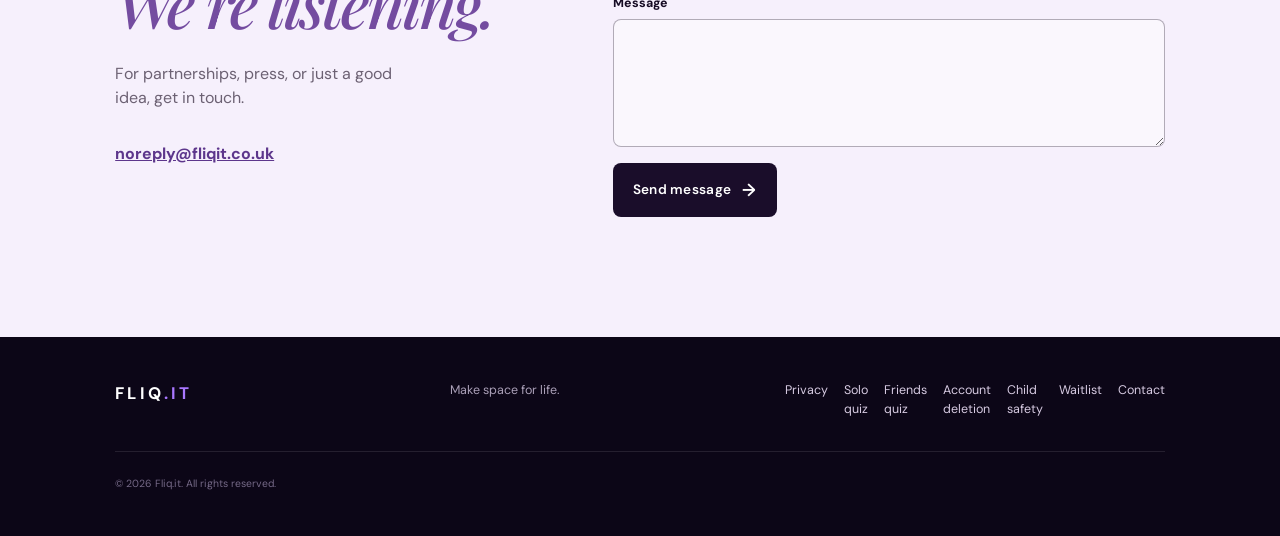
==== commit c5c694ce: "Add funnel to website" ====
--- a/index.html
+++ b/index.html
@@ -17,6 +17,8 @@
     <nav id="site-nav" class="site-nav" aria-label="Main navigation">
       <a href="#how-it-works">How it works</a>
       <a href="#modes">Three ways to Fliq</a>
+      <a href="/solo-quiz/">Solo quiz</a>
+      <a href="/friends-quiz/">Friends quiz</a>
       <a href="#contact">Contact</a>
       <a class="nav-cta" href="/waitlist">Get early access</a>
     </nav>
@@ -69,9 +71,9 @@
     <section id="modes" class="modes section">
       <div class="section-heading"><p class="eyebrow">THREE WAYS TO FLIQ</p><h2>Whatever your<br><em>mood calls for.</em></h2></div>
       <div class="mode-grid">
-        <article class="mode-card solo"><div class="mode-icon">✦</div><p class="card-kicker">01 · SOLO</p><h3>Make time<br>for you.</h3><p>Build small rituals, make plans you can keep, and reconnect with the person you are when nobody else is asking.</p><span class="card-arrow">↗</span></article>
+        <article class="mode-card solo"><div class="mode-icon">✦</div><p class="card-kicker">01 · SOLO</p><h3>Make time<br>for you.</h3><p>Build small rituals, make plans you can keep, and reconnect with the person you are when nobody else is asking.</p><span class="card-arrow">↗</span><a class="mode-link" href="/solo-quiz/">Take the Solo quiz →</a></article>
         <article class="mode-card spontaneous"><div class="mode-icon">◌</div><p class="card-kicker">02 · SPONTANEOUS</p><h3>Meet the<br>moment.</h3><p>Find people nearby who are already up for the same thing. Less scrolling. More stories to tell.</p><span class="card-arrow">↗</span></article>
-        <article class="mode-card friends"><div class="mode-icon">♡</div><p class="card-kicker">03 · FRIENDS</p><h3>Get the<br>group out.</h3><p>Bring your people together without chasing replies. Make the plan and let the friendship happen.</p><span class="card-arrow">↗</span></article>
+        <article class="mode-card friends"><div class="mode-icon">♡</div><p class="card-kicker">03 · FRIENDS</p><h3>Get the<br>group out.</h3><p>Bring your people together without chasing replies. Make the plan and let the friendship happen.</p><span class="card-arrow">↗</span><a class="mode-link" href="/friends-quiz/">Take the Friends quiz →</a></article>
       </div>
     </section>
 
@@ -88,7 +90,7 @@
     </section>
   </main>
 
-  <footer><a class="brand" href="#top">FLIQ<span>.IT</span></a><p>Make space for life.</p><nav aria-label="Footer navigation"><a href="https://app.termly.io/policy-viewer/policy.html?policyUUID=1be56505-1192-4bec-8f0f-e5f7b94464ea">Privacy</a><a href="/account-deletion">Account deletion</a><a href="/child-safety">Child safety</a><a href="/waitlist">Waitlist</a><a href="#contact">Contact</a></nav><small>© <span id="year"></span> Fliq.it. All rights reserved.</small></footer>
+  <footer><a class="brand" href="#top">FLIQ<span>.IT</span></a><p>Make space for life.</p><nav aria-label="Footer navigation"><a href="https://app.termly.io/policy-viewer/policy.html?policyUUID=1be56505-1192-4bec-8f0f-e5f7b94464ea">Privacy</a><a href="/solo-quiz/">Solo quiz</a><a href="/friends-quiz/">Friends quiz</a><a href="/account-deletion">Account deletion</a><a href="/child-safety">Child safety</a><a href="/waitlist">Waitlist</a><a href="#contact">Contact</a></nav><small>© <span id="year"></span> Fliq.it. All rights reserved.</small></footer>
   <script src="script.js"></script>
 </body>
 </html>
--- a/styles.css
+++ b/styles.css
@@ -47,3 +47,9 @@
   .hero-waitlist-form>div{display:block}
   .hero-waitlist-form .button-primary{width:100%;margin-top:.6rem}
 }
+
+.mode-link{position:relative;z-index:1;margin-top:.4rem;padding-top:.2rem;color:#fff;font-size:.85rem;font-weight:600;text-decoration:none;border-bottom:1px solid rgba(255,255,255,.35);align-self:flex-start;padding-bottom:.15rem}
+.mode-link:hover{border-bottom-color:#fff}
+.mode-link:focus-visible{outline:2px solid #d8bdff;outline-offset:4px;border-radius:4px}
+@media(min-width:761px){.site-nav{gap:1.35rem}}
+@media(min-width:761px) and (max-width:1050px){.site-nav{gap:.8rem}.site-nav a{font-size:.8rem;white-space:nowrap}.nav-cta{padding:.55rem .8rem}}
